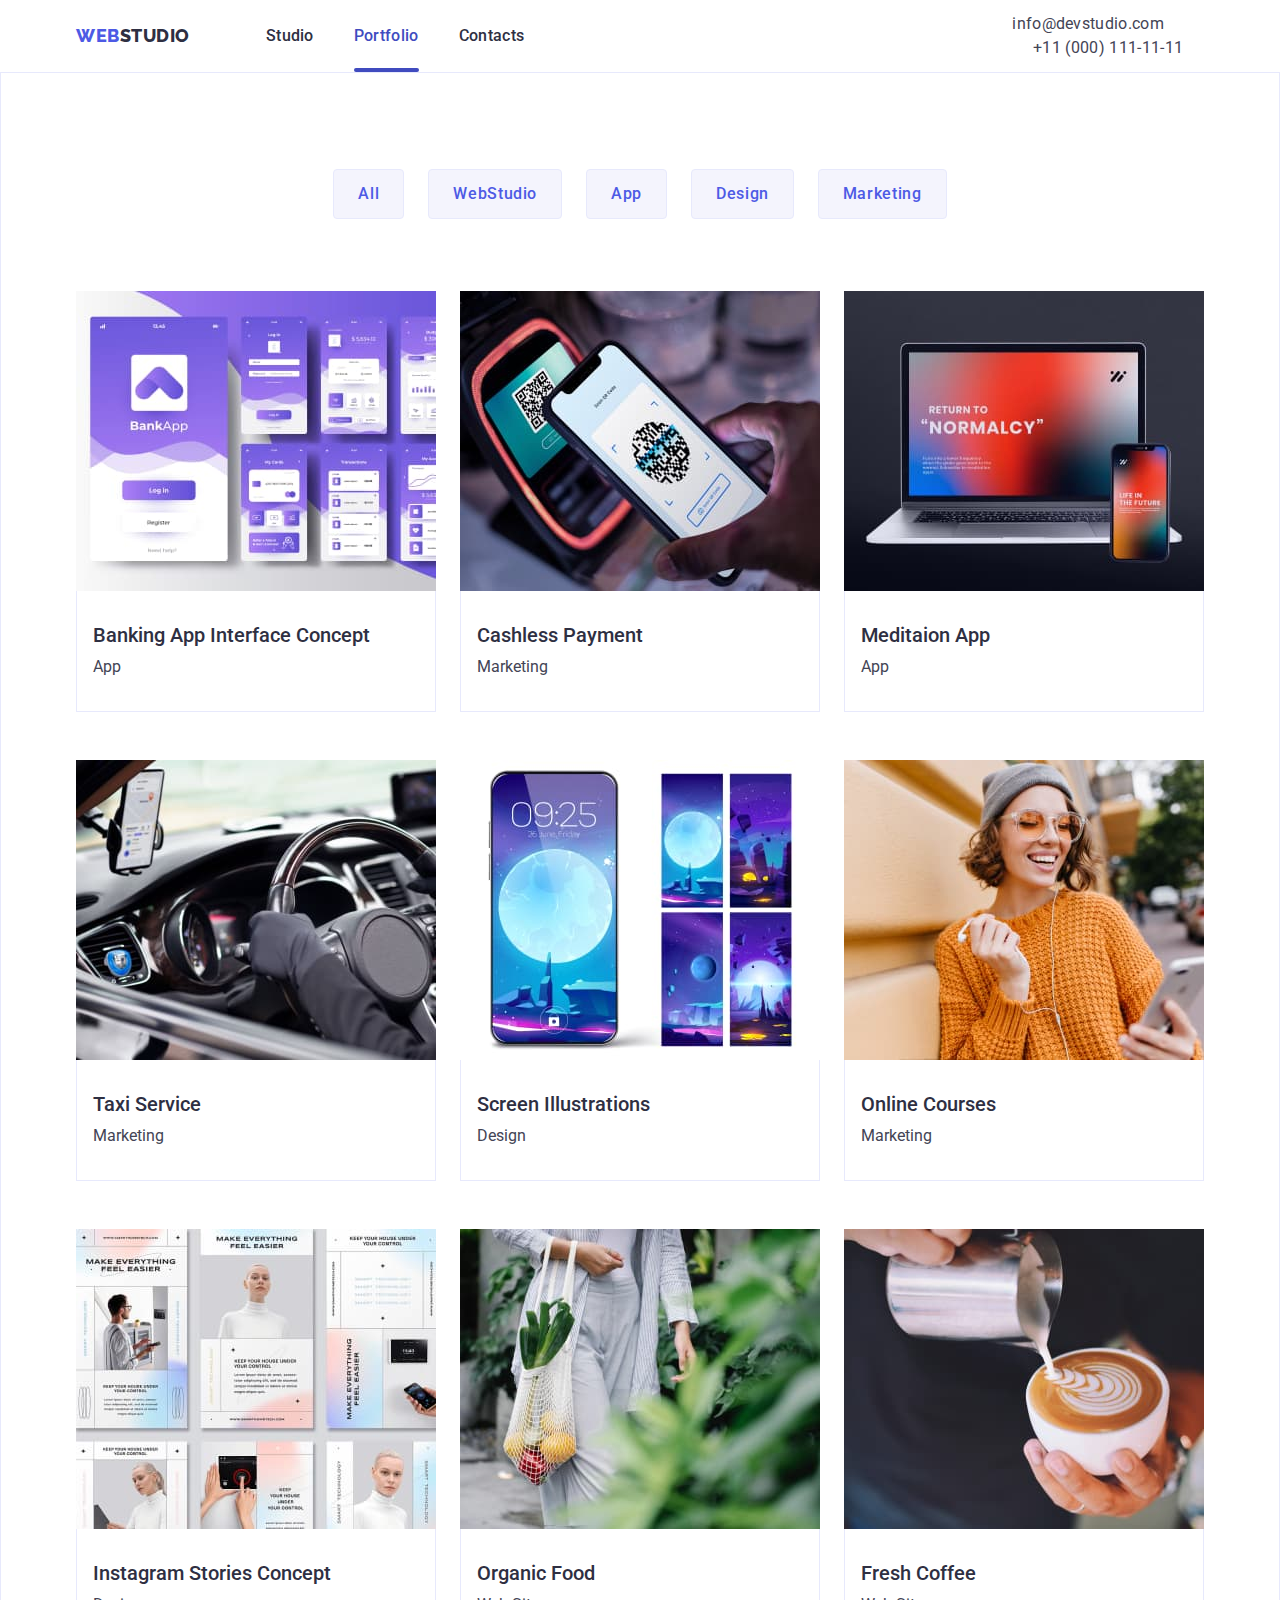
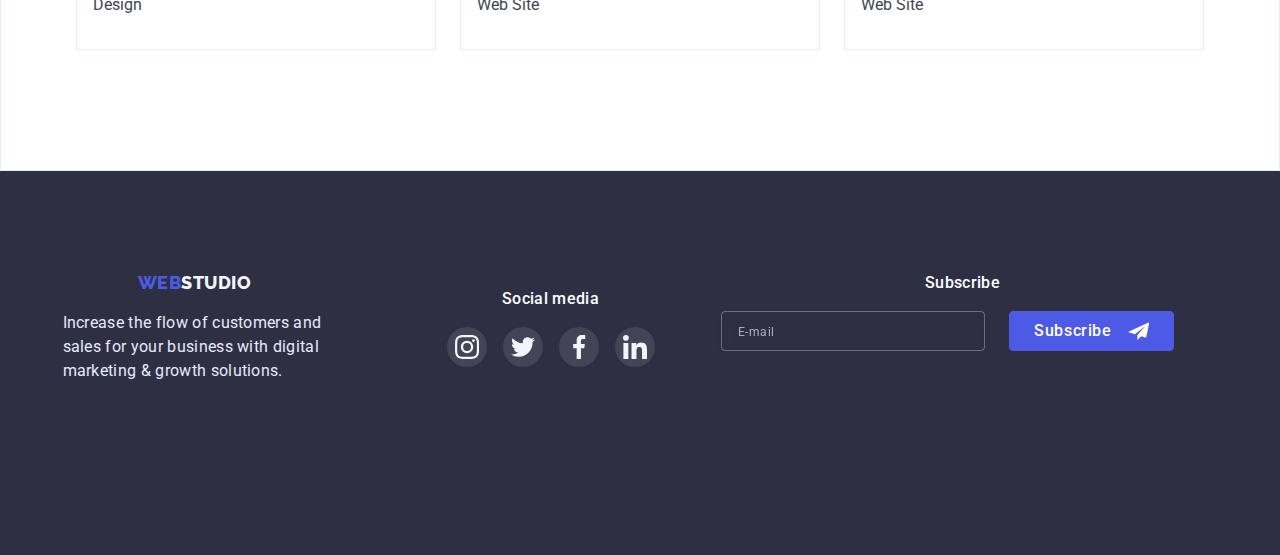
==== portfolio.html @ 1a809690 "hw7" ====
<!DOCTYPE html>
<html lang="en">
  <head>
    <meta charset="UTF-8" />
    <meta http-equiv="X-UA-Compatible" content="IE=edge" />
    <meta name="viewport" content="width=device-width, initial-scale=1.0" />
    <title>Portfolio</title>
    <link rel="preconnect" href="https://fonts.googleapis.com" />
    <link rel="preconnect" href="https://fonts.gstatic.com" crossorigin />
    <link
      href="https://fonts.googleapis.com/css2?family=Raleway:wght@800&family=Roboto:wght@400;500;700;900&display=swap"
      rel="stylesheet"
    />
    <link
      rel="stylesheet"
      href="https://cdn.jsdelivr.net/npm/modern-normalize@1.1.0/modern-normalize.min.css"
    />
    <link rel="stylesheet" href="./css/styles.css" />
  </head>
  <body>
    <header class="main-header">
      <!--header-->
      <div class="container page-header-container">
        <nav class="main-navigation">
          <a class="logotype-header" href="./index.html"
            >WEB<span>STUDIO</span></a
          >
          <ul class="menu list">
            <li class="menu-item">
              <a class="menu-link" href="./index.html">Studio</a>
            </li>
            <li class="menu-item">
              <a class="menu-link current" href=" ">Portfolio</a>
            </li>
            <li class="menu-item"><a class="menu-link" href="">Contacts</a></li>
          </ul>
        </nav>
        <address>
          <ul class="menu-contact list">
            <li class="menu-contact-item list">
              <a class="contact-email list" href="mailto:info@devstudio.com"
                >info@devstudio.com
              </a>
            </li>
            <li class="menu-contact-item list">
              <a class="contact-phone list" href="tel:+110001111111"
                >+11 (000) 111-11-11
              </a>
            </li>
          </ul>
        </address>
      </div>
    </header>

    <main>
      <!--section-->
      <section class="portfolio-section">
        <div class="container">
          <h1 class="visually-hidden">Portfolio</h1>
          <ul class="menu-navigation list">
            <li class="menu-portfolio-list">
              <button class="nav-btn" type="button">All</button>
            </li>
            <li class="menu-portfolio-list">
              <button class="nav-btn" type="button">WebStudio</button>
            </li>
            <li class="menu-portfolio-list">
              <button class="nav-btn" type="button">App</button>
            </li>
            <li class="menu-portfolio-list">
              <button class="nav-btn" type="button">Design</button>
            </li>
            <li class="menu-portfolio-list">
              <button class="nav-btn" type="button">Marketing</button>
            </li>
          </ul>

          <ul class="menu-portfolio list">
            <li class="menu-portfolio-item">
              <a href="" class="menu-portfolio-link">
                <div class="menu-portfolio-img">
                  <img
                    src="./images/images-portfolio/banking-app.jpg"
                    alt="galary-1"
                    width="360"
                    height="300"
                  />
                  <p class="overlay">
                    14 Stylish and User-Friendly App Design Concepts · Task
                    Manager App · Calorie Tracker App · Exotic Fruit Ecommerce
                    App · Cloud Storage App
                  </p>
                </div>
                <div class="menu-portfolio-item-wrapper">
                  <h3 class="galary-header">Banking App Interface Concept</h3>
                  <p class="galary-text">App</p>
                </div>
              </a>
            </li>
            <li class="menu-portfolio-item">
              <a href="" class="menu-portfolio-link">
                <div class="menu-portfolio-img">
                  <img
                    src="./images/images-portfolio/cashless-payment.jpg"
                    alt="galary-2"
                    width="360"
                    height="300"
                  />
                  <p class="overlay">
                    14 Stylish and User-Friendly App Design Concepts · Task
                    Manager App · Calorie Tracker App · Exotic Fruit Ecommerce
                    App · Cloud Storage App
                  </p>
                </div>
                <div class="menu-portfolio-item-wrapper">
                  <h3 class="galary-header">Cashless Payment</h3>
                  <p class="galary-text">Marketing</p>
                </div>
              </a>
            </li>
            <li class="menu-portfolio-item">
              <a href="" class="menu-portfolio-link">
                <div class="menu-portfolio-img">
                  <img
                    src="./images/images-portfolio/meditaion-app.jpg"
                    alt="galary-3"
                    width="360"
                    height="300"
                  />
                  <p class="overlay">
                    14 Stylish and User-Friendly App Design Concepts · Task
                    Manager App · Calorie Tracker App · Exotic Fruit Ecommerce
                    App · Cloud Storage App
                  </p>
                </div>
                <div class="menu-portfolio-item-wrapper">
                  <h3 class="galary-header">Meditaion App</h3>
                  <p class="galary-text">App</p>
                </div>
              </a>
            </li>
            <li class="menu-portfolio-item">
              <a href="" class="menu-portfolio-link">
                <div class="menu-portfolio-img">
                  <img
                    src="./images/images-portfolio/taxi-services.jpg"
                    alt="galary-4"
                    width="360"
                    height="300"
                  />
                  <p class="overlay">
                    14 Stylish and User-Friendly App Design Concepts · Task
                    Manager App · Calorie Tracker App · Exotic Fruit Ecommerce
                    App · Cloud Storage App
                  </p>
                </div>
                <div class="menu-portfolio-item-wrapper">
                  <h3 class="galary-header">Taxi Service</h3>
                  <p class="galary-text">Marketing</p>
                </div>
              </a>
            </li>
            <li class="menu-portfolio-item">
              <a href="" class="menu-portfolio-link">
                <div class="menu-portfolio-img">
                  <img
                    src="./images/images-portfolio/screen-illustration.jpg"
                    alt="galary-5"
                    width="360"
                    height="300"
                  />
                  <p class="overlay">
                    14 Stylish and User-Friendly App Design Concepts · Task
                    Manager App · Calorie Tracker App · Exotic Fruit Ecommerce
                    App · Cloud Storage App
                  </p>
                </div>
                <div class="menu-portfolio-item-wrapper">
                  <h3 class="galary-header">Screen Illustrations</h3>
                  <p class="galary-text">Design</p>
                </div>
              </a>
            </li>
            <li class="menu-portfolio-item">
              <a href="" class="menu-portfolio-link">
                <div class="menu-portfolio-img">
                  <img
                    src="./images/images-portfolio/online-courses.jpg"
                    alt="galary-6"
                    width="360"
                    height="300"
                  />
                  <p class="overlay">
                    14 Stylish and User-Friendly App Design Concepts · Task
                    Manager App · Calorie Tracker App · Exotic Fruit Ecommerce
                    App · Cloud Storage App
                  </p>
                </div>
                <div class="menu-portfolio-item-wrapper">
                  <h3 class="galary-header">Online Courses</h3>
                  <p class="galary-text">Marketing</p>
                </div>
              </a>
            </li>
            <li class="menu-portfolio-item">
              <a href="" class="menu-portfolio-link">
                <div class="menu-portfolio-img">
                  <img
                    src="./images/images-portfolio/instagram-stories.jpg"
                    alt="galary-7"
                    width="360"
                    height="300"
                  />
                  <p class="overlay">
                    14 Stylish and User-Friendly App Design Concepts · Task
                    Manager App · Calorie Tracker App · Exotic Fruit Ecommerce
                    App · Cloud Storage App
                  </p>
                </div>
                <div class="menu-portfolio-item-wrapper">
                  <h3 class="galary-header">Instagram Stories Concept</h3>
                  <p class="galary-text">Design</p>
                </div>
              </a>
            </li>
            <li class="menu-portfolio-item">
              <a href="" class="menu-portfolio-link">
                <div class="menu-portfolio-img">
                  <img
                    src="./images/images-portfolio/organic-food.jpg"
                    alt="galary-8"
                    width="360"
                    height="300"
                  />
                  <p class="overlay">
                    14 Stylish and User-Friendly App Design Concepts · Task
                    Manager App · Calorie Tracker App · Exotic Fruit Ecommerce
                    App · Cloud Storage App
                  </p>
                </div>
                <div class="menu-portfolio-item-wrapper">
                  <h3 class="galary-header">Organic Food</h3>
                  <p class="galary-text">Web Site</p>
                </div>
              </a>
            </li>
            <li class="menu-portfolio-item">
              <a href="" class="menu-portfolio-link">
                <div class="menu-portfolio-img">
                  <img
                    src="./images/images-portfolio/fresh-coffee.jpg"
                    alt="galary-9"
                    width="360"
                    height="300"
                  />
                  <p class="overlay">
                    14 Stylish and User-Friendly App Design Concepts · Task
                    Manager App · Calorie Tracker App · Exotic Fruit Ecommerce
                    App · Cloud Storage App
                  </p>
                </div>
                <div class="menu-portfolio-item-wrapper">
                  <h3 class="galary-header">Fresh Coffee</h3>
                  <p class="galary-text">Web Site</p>
                </div>
              </a>
            </li>
          </ul>
        </div>
      </section>
    </main>
    <!--footer-->
    <footer class="footer-section">
      <div class="container">
        <div class="footer-three-div">
          <div class="footer-two-div">
            <div class="footer-container">
              <a class="logotype-footer" href="./index.html"
                >WEB<span>STUDIO</span></a
              >
              <p class="footer-text">
                Increase the flow of customers and sales for your business with
                digital marketing & growth solutions.
              </p>
            </div>

            <div class="social-media-footer">
              <p class="footer-text-social">Social media</p>
              <ul class="social-list-footer list">
                <li class="social-item-footer">
                  <a href="" class="footer-list-link">
                    <svg class="social-list-icon-footer" width="24" height="24">
                      <use href="./images/sprite.svg#icon-instagram-2"></use>
                    </svg>
                  </a>
                </li>
                <li class="social-item-footer">
                  <a href="" class="footer-list-link">
                    <svg class="social-list-icon-footer" width="24" height="24">
                      <use href="./images/sprite.svg#icon-twitter-1"></use>
                    </svg>
                  </a>
                </li>
                <li class="social-item-footer">
                  <a href="" class="footer-list-link">
                    <svg class="social-list-icon-footer" width="24" height="24">
                      <use href="./images/sprite.svg#icon-facebook-1"></use>
                    </svg>
                  </a>
                </li>
                <li class="social-item-footer">
                  <a href="" class="footer-list-link">
                    <svg class="social-list-icon-footer" width="24" height="24">
                      <use href="./images/sprite.svg#icon-linkedin-1"></use>
                    </svg>
                  </a>
                </li>
              </ul>
            </div>
          </div>
          <form class="footer-subscribe">
            <p class="footer-form-input-description">Subscribe</p>
            <div class="footer-position">
              <span class="footer-form-input-wrapper">
                <input
                  type="email"
                  name="subscribe_email"
                  class="subscribe-form-input"
                  placeholder="E-mail"
                />
              </span>
              <button type="submit" class="footer-form-submit">
                Subscribe
                <svg class="footer-icon" width="24" height="20">
                  <use href="./images/close-button.svg#icon-send"></use>
                </svg>
              </button>
            </div>
          </form>
        </div>
      </div>
    </footer>
  </body>
</html>
---- css/styles.css ----
:root{
    --primary-font:'Roboto',sans-serif;
    --secondary-font:'Raleway', sans-serif;
    --primary-text-color:#2E2F42;
    --secondary-text-color:#434455;
    --accent-color:#4D5AE5;
    --accent-color-portfolio:#404BBF;
    --main-white-color:#FFFFFF;
    --main-backgroud-color:#F4F4FD;
    --footer-logo-color:#E7E9FC;
    --social-media:#31D0AA;
    --customers-color:#8E8F99;
    --main-black:#000000;
    --modal-backgroud-color:#FCFCFC;
    --transition-dur-and-func: 250ms cubic-bezier(0.4, 0, 0.2, 1);
 
}

h1,h2,h3,p, ul,ol {
    margin: 0;
    padding: 0;
   
}

img {
    display: block;
}

.list {
    list-style: none;
}


.container {
    padding-left: 15px;
    padding-right: 15px;

}
.visually-hidden {
    position: absolute;
    width: 1px;
    height: 1px;
    margin: -1px;
    border: 0;
    padding: 0;
    white-space: nowrap;
    clip-path: inset(100%);
    clip: rect(0 0 0 0);
    overflow: hidden;
}

@media screen and (min-width: 480px) {
    .container {
        width: 428px;
        margin-left: auto;
        margin-right: auto;
    }
    }

    .mobile-menu-open {
            background-color: transparent;
            border: none;
            padding: 0;
        }
    
        .page-header-container {
            display: flex;
            align-items: center;
            justify-content: space-between;
        }

        .logotype-header {
        text-decoration: none;
        font-family: var(--secondary-font);
        font-weight: 800;
        font-size: 18px;
        line-height: 1.33;
        display: flex;
        align-items: center;
        letter-spacing: 0.03em;
        text-transform: uppercase;
        color: var(--accent-color);
        margin-right: 76px;
        padding-top: 24px;
        padding-bottom: 24px;
                }

        .mobile-menu_close-btn {
            position: absolute;
            top: 24px;
            right: 24px;
            display: flex;
            justify-content: center;
            align-items: center;
            background-color: var(--footer-logo-color);
            border: 1px solid rgba(0, 0, 0, 0.1);
            padding: 0;
            width: 24px;
            height: 24px;
            border-radius: 50%;
            cursor: pointer;
            transition: background-color var(--transition-dur-and-func);
        }
    
        .mobile-menu_close-btn:hover,
        .mobile-menu_close-btn:focus {
            background-color: var(--accent-color-portfolio);
            fill: var(--main-white-color);
        }

    /* Mobile menu */
        .mobile-menu {
        position: fixed;
        width: 100%;
        height: 100%;
        z-index: 1000;
        top: 0px;
        left: 0px;
        opacity: 0;
        visibility: hidden;
        pointer-events: none;
        transition: var(--transition-dur-and-func);
        background-color: var(--modal-backgroud-color);
        }

        .mobile-menu-link{
        display: flex;
        flex-direction: column;

        }
        .mobile-menu.is-open {
        opacity: 1;
        visibility: visible;
        pointer-events: auto;
    
        }
    
        .mobile-menu-container {
        position: relative;
        padding-top: 80px;
        padding-left: 40px;
        padding-bottom: 40px; 
        }

        .menu-link-mobile{
        display: flex;
        flex-direction: column;
        text-decoration: none;
        margin-bottom: 40px;
        font-weight: 700;
        font-size: 36px;
        line-height: 1.1;
        letter-spacing: 0.02em;
        color: var(--primary-text-color);
        transition: color var(--transition-dur-and-func);
        }

        /* .menu-link-mobile:not(:last-child) {
        margin-bottom: 40px;
                } */

        .menu-link-mobile:hover,
        .menu-link-mobile:focus {
        color: var(--accent-color);}

        .contact-phone-mobile{
        display: flex;
        text-decoration: none;
        font-weight: 700;
        font-size: 36px;
        margin-top: 254px;
        Font-style: Bold;
        line-height: 1.1;
        letter-spacing: 0.02em;
        color: var(--accent-color);
        transition: color var(--transition-dur-and-func);
        }

        .contact-email:hover,
        .contact-email:focus {
        color: var(--accent-color-portfolio);}

        .contact-email-mobile{
        display: flex;
        text-decoration: none;
        font-weight: 500;
        font-size: 24px;
        margin-top: 40px;
        font-style: 20px;
        line-height: 1.1;
        letter-spacing: 0.02em;
        color: var(--secondary-text-color);
        transition: color var(--transition-dur-and-func);}
        
        .contact-email-mobile:hover,
        .contact-email-mobile:focus {
        color: var(--accent-color);}

    .social-list-mobile {
        display: flex;
            justify-content: space-between;
            gap: 56px;
        margin-top: 48px;}

        .social-list-link-mobile {
        display: flex;
        justify-content: center;
        align-items: center;
        width: 40px;
        height: 40px;
        border-radius: 50%;
        background-color: var(--accent-color);
        transition: background-color var(--transition-dur-and-func);
                   }
        
        .social-list-link-mobile:hover,
        .social-list-link-mobile:focus {
        background-color: var(--main-black);
                   }
        
        .social-list-icon-mobile {
        fill: var(--main-backgroud-color);
                   }

        /* HERO MOBILE */

        .hero {
        background-color: var(--primary-text-color);
        padding-top: 112px;
        padding-bottom: 112px;
        margin: auto;
        text-align: center;
        background-image: linear-gradient(rgba(46, 47, 66, 0.7), rgba(46, 47, 66, 0.7)), url(../images/people-office-480.jpg);
        background-size: cover;
                }
        
        @media (min-resolution: 2dppx){
            .hero{
            background-image: linear-gradient(rgba(46, 47, 66, 0.7), rgba(46, 47, 66, 0.7)), url(../images/people-office2x-480.jpg);
            }
        }
        
        .hero-title {
        font-weight: 700;
        font-size: 36px;
        line-height: 1.11;
        letter-spacing: 0.02em;
        color: var(--main-white-color);
        margin-top: 0px;
        margin-right: auto;
        margin-bottom: 72px;
        margin-left: auto;
        }
        
        .modal-btn {
        padding-top: 16px;
        padding-bottom: 16px;
        padding-left: 32px;
        padding-right: 32px;
        text-decoration: none;
        font-family: inherit;
        cursor: pointer;
        font-weight: 500;
        font-size: 16px;
        line-height: 1.5;
        letter-spacing: 0.04em;
        color: var(--main-white-color);
        background: var(--accent-color);
        margin: 0 auto;
        border: 1px solid var(--accent-color);
        border-radius: 4px;
        transition: background-color var(--transition-dur-and-func);
                }
        
        .modal-btn:hover,
        .modal-btn:focus {
         background-color: var(--accent-color-portfolio);
         color: var(--main-white-color);
                }
        
         /* SECTION 1 MOBILE Web Studio*/

         .goals-item-box{
            flex-wrap: wrap;
            width: calc(100%-24px)/2;
         }
        .goals-list-icon{
            display: none;
        }
        .goals-section {
            padding-top: 96px;
            padding-bottom: 96px;}


        .goals-item-header {
        text-decoration: none;
        font-weight: 700;
        font-style: bold;
        font-size: 36px;
        line-height: 1.1;
        letter-spacing: 0.02em;
        color: var(--primary-text-color);
        margin-bottom: 8px;
        display: flex;
        justify-content: center;
        align-items: center;
    }
        
        .goals-item-text {
        font-weight: 500;
        font-style: bold;
        font-size: 16px;
        line-height: 1.28;
        letter-spacing: 0.02em;
        color: var(--secondary-text-color);
        margin-bottom: 72px;
       }

       .goals-item-text:not(:last-child) {
        margin-bottom: 72px;
    }

        /* SECTION 2 MOBILE Web Studio */
                
        .work-section {
        display: none;
                }

        /* SECTION 3 MOBILE Web Studio */

        .header-two {
        text-decoration: none;
        font-weight: 700;
        font-size: 36px;
        line-height: 1.1;
        text-align: left;
        letter-spacing: 0.02em;
        text-transform: capitalize;
        color: var(--primary-text-color);
        margin-bottom: 72px;
        text-align: center;}

        .employee-card {
        background: var(--main-backgroud-color);
        padding-bottom: 128px;
        padding-top: 96px;}
        
        .employee-card-all {
        display: flex;
        justify-content: center;
        align-items: center;
        flex-wrap: wrap;
        gap: 24px;
                }
        
        .employee-card-list {
         background: var(--main-white-color);
        flex-basis: calc(100%-72px)/4;
                }
        
        .card-content {
        padding-left: 16px;
        padding-right: 16px;
        padding-top: 32px;
        padding-bottom: 32px;
        box-shadow: 0px 1px 6px rgba(46, 47, 66, 0.08), 0px 1px 1px rgba(46, 47, 66, 0.16), 0px 2px 1px rgba(46, 47, 66, 0.08);}
        
        .employee-name {
        font-weight: 500;
        font-size: 20px;
        line-height: 1.5;
        text-align: center;
        letter-spacing: 0.02em;
        color: var(--primary-text-color);
        margin-bottom: 8px;
                }
        
        .employee-position {
        font-size: 16px;
        line-height: 1.5;
        text-align: center;
        letter-spacing: 0.02em;
        color: var(--secondary-text-color);
        margin-bottom: 8px;
                }
        
        .social-list-link {
        display: flex;
        justify-content: center;
        align-items: center;
        width: 40px;
        height: 40px;
        border-radius: 50%;
        background-color: var(--accent-color);
        transition: background-color var(--transition-dur-and-func);
                }
        
        .social-list-link:hover,
        .social-list-link:focus {
        background-color: var(--main-black);
                }
        
        .social-list {
        display: flex;
        justify-content: center;
        gap: 24px;
        }
        
        .social-list-icon {
        fill: var(--main-backgroud-color);
                }

        /* SECTION 4 MOBILE Web Studio */

        .customers-section {
        padding-bottom: 120px;
        padding-top: 120px;
        }
               
        .customers-item {
        flex-wrap: wrap;
        gap: 24px; }
        
        .customers-list-link {
        width: 168px;
        height: 88px;
        border: 1px solid var(--customers-color);
        border-radius: 4px;
        color: var(--customers-color);
        transition: color var(--transition-dur-and-func), border var(--transition-dur-and-func);}
        
        
        .customers-list-link:hover,
        .customers-list-link:focus {
        border: 1px solid var(--accent-color-portfolio);
        color: var(--accent-color-portfolio);}
        
        .customers-list-icon {
        fill: currentColor;}


        /* FOOTER MOBILE Web Studio */

        .footer-section {
    background-color:var(--primary-text-color);
    padding-top: 100px;
    padding-bottom: 100px;
}

.footer-container{
    display: flex;
    flex-direction: column;
    align-items: center;
    justify-content: center;
    margin-bottom: 72px;
}

.footer-text{
    font-family: 'Roboto', sans-serif;
    font-weight: 400;
    font-size: 16px;;
    line-height: 1.5;
    letter-spacing: 0.02em;
    color: var(--footer-logo-color);
    width: 264px;
    height: 72px;

    align-items: center;
    justify-content: center;
    fill: solid var(--footer-logo-color);

}

.footer-subscribe{
    display: flex;
    flex-direction: column;
    align-items: center;
    width: 100%;
    margin-bottom: 72px;
}

.logotype-footer {

    text-decoration: none;
    font-family: var(--secondary-font);
    font-weight: 800;
    font-size: 18px;
    line-height: 1.33;
    letter-spacing: 0.03em;
    text-transform: uppercase;
    color: var(--accent-color);
    margin-bottom: 16px;
    align-items: center;
    justify-content: center;
}

.logotype-footer span {
    color: var(--main-backgroud-color);

}

.footer-text-social{
    font-weight: 500;
    font-size: 16px;
    line-height: 1.5;
    letter-spacing: 0.02em;
    color: var(--main-white-color);
    margin-bottom: 16px;
}

.social-media-footer{
    display: flex;
        flex-direction: column;
        align-items: center;
        justify-content: center;
    margin-bottom: 72px;}


.social-list-footer{
    display: flex;
    justify-content: center;
    gap: 16px;
    }

.footer-list-link{
    display: flex;
    justify-content: center;
    align-items: center;
    width: 40px;
    height: 40px;
    border-radius: 50%;
    background-color: rgba(255, 255, 255, 0.1);
    transition: background-color var(--transition-dur-and-func);
    }

    .social-list-icon-footer {
     fill: var(--main-backgroud-color);
        }
    
    .footer-list-link:hover,
    .footer-list-link:focus {
    background-color: var(--social-media);
        }

    .footer-position{
        display: flex;}


    .footer-form-input-description{
        font-weight: 500;
        font-size: 16px;
        line-height: 1.5;
        letter-spacing: 0.02em;
        color: var(--main-white-color);
        margin-bottom: 16px;
    }

    .footer-form-input-wrapper{
        display: flex;
        margin-bottom: 16px;
    }

    .subscribe-form-input{
        display: flex;
        border: 1px solid rgba(255, 255, 255, 0.3);
        filter: drop-shadow(0px 4px 4px rgba(0, 0, 0, 0.15));
        border-radius: 4px;
        width: 100%;
        /* width: 398px; */
        height: 40px;
        background-color: transparent;
        padding: 8px 16px;
        /* margin-right: 24px; */
        color: var(--main-white-color);
    }

    .subscribe-form-input::placeholder{
        font-weight: 400;
        font-size: 12px;
        line-height: 2.0;
        /* flex-wrap: wrap; */
        align-items: center;
        letter-spacing: 0.04em;
        color: rgba(255, 255, 255, 0.6);
    }

    .footer-form-submit{
    /* display: flex; */
    padding: 8px, 24px;
    justify-content: center;
    align-items: center;
    padding: 8px 24px 8px 24px;
    background-color: var(--accent-color);
    width: 165px;
    height: 40px;
    border-color: var(--accent-color);
    color: var(--main-white-color);
    cursor: pointer;
    text-decoration: none;
    font-weight: 500;
    font-size: 16px;
    line-height: 1.5;
    letter-spacing: 0.04em;
    border: 1px solid var(--accent-color);
    border-radius: 4px;
    transition: background-color var(--transition-dur-and-func), box-shadow var(--transition-dur-and-func), border-color var(--transition-dur-and-func);
    }

    .footer-form-submit:hover,
    .footer-form-submit:focus {
    background-color: var(--accent-color-portfolio);
    color: var(--main-white-color);
        }
    
    .footer-form-submit:hover,
    .footer-form-submit:focus {
            box-shadow: 0px 3px 1px rgba(0, 0, 0, 0.1), 0px 2px 1px rgba(0, 0, 0, 0.08), 0px 2px 2px rgba(0, 0, 0, 0.12);
            border-color: var(--accent-color-portfolio);
    }

    .footer-icon{
        fill: var(--main-white-color);

    }


@media screen and (min-width: 768px) {
    .container {
        width: 768px;
    }

    .mobile-menu{
        display: none;
    }


    .mobile-menu-open{
        display: none;
    }

    .main-navigation {
    display: flex;
    align-items: center;
        }

    .menu{
    display: flex;
    align-items: center;
    }

    .menu-item:not(:last-child) {
    margin-right: 40px;}
    
    .menu-link {
    padding: 24px 0;
        }
    
    .menu-link:focus,
    .menu-link:hover {
    fill: var(--accent-color-portfolio);}
    
    .menu-contact {
    display: flex;
    flex-direction: column;
    margin-left: auto;}

    .menu-link {
    text-decoration: none;
    font-weight: 500;
    font-size: 16px;
    line-height: 1.5;
    letter-spacing: 0.02em;
    color: var(--primary-text-color);
    padding-top: 24px;
    padding-bottom: 24px;
    transition: color var(--transition-dur-and-func);}
    
    .current {
    color: var(--accent-color-portfolio);
    position: relative;}
    
    .current::after {
    display: block;
    content: '';
    position: absolute;
    width: 100%;
    height: 4px;
    left: 0;
    bottom: 0;
    background-color: var(--accent-color-portfolio);
    border-radius: 2px;
    bottom: -2px;}
    
    .menu-link:hover,
    .menu-link:focus {
    color: var(--accent-color);}
    
    .contact-email,
    .contact-phone {
            text-decoration: none;
            font-weight: 400;
            font-size: 12px;
            font-style: normal;
            line-height: 1.5;
            letter-spacing: 0.02em;
            color: var(--secondary-text-color);
            padding-top: 24px;
            padding-bottom: 24px;
            transition: color var(--transition-dur-and-func);
        }
    
        .contact-email:hover,
        .contact-email:focus {
            color: var(--accent-color);
        }
    
        .contact-phone:hover,
        .contact-phone:focus {
            color: var(--accent-color);
        }
    
        /* SECTION 1 TABLET Web Studio*/

        .goals-list-icon {
        display: none;
                  }

        .goals-section {
        padding-top: 96px;
        padding-bottom: 96px;}
        
        .goals {
        display: flex;
        flex-wrap: wrap;
        gap: 24px;
        list-style: none;}
        
        .goals-item {
        flex-basis: calc((100% - 24px) / 2);
                }
        
        .goals-item-header {
        text-decoration: none;
        font-weight: 700;
        font-size: 36px;
        line-height: 1.1;
        letter-spacing: 0.02em;
        color: var(--primary-text-color);}
        
        .goals-item-text {
        font-weight: 500;
        font-size: 16px;
        line-height: 1.5;
        letter-spacing: 0.02em;
        color: var(--secondary-text-color);
                }

        /* SECTION 3 TABLET Web Studio*/

        .work-section {
        padding-bottom: 96px;
                }
        
        .work {
        display: flex;
        flex-wrap: wrap;
        gap: 24px;}
        
        .work-examples {
        flex-basis: calc((100% - 48px) / 3);
                }
        .employee-card{
            background: var(--main-backgroud-color);
            padding-bottom: 120px;
            padding-top: 120px;
          
        }
        .employee-card-all{
            display: flex;
            flex-wrap: wrap;
            gap: 24px;
        }
        
        .employee-card-list {
            background:var(--main-white-color);
            flex-basis: calc(100%-72px)/4;
        }
        
        .card-content{
            padding-left: 16px;
            padding-right: 16px;
            padding-top: 32px;
            padding-bottom: 32px;
            box-shadow: 0px 1px 6px rgba(46, 47, 66, 0.08), 0px 1px 1px rgba(46, 47, 66, 0.16), 0px 2px 1px rgba(46, 47, 66, 0.08);
            border-radius: 0px 0px 4px 4px;
        }

        .employee-name {
            font-weight: 500;
            font-size: 20px;
            line-height: 1.5;
            text-align: center;
            letter-spacing: 0.02em;
            color: var(--primary-text-color);
            margin-bottom: 8px;
        }
        
        .employee-position {
                font-size: 16px;
                line-height: 1.5;
                text-align: center;
                letter-spacing: 0.02em;
                color: var(--secondary-text-color);
                margin-bottom: 8px;
        }
        
        .social-list-link{
            display: flex;
            justify-content: center;
            align-items: center;
            width: 40px;
            height: 40px;
            border-radius: 50%;
            background-color: var(--accent-color);
            transition: background-color var(--transition-dur-and-func);
        }
        
        .social-list-link:hover,
        .social-list-link:focus{
            background-color: var(--main-black);
        }
        
        .social-list{
            display: flex;
            justify-content: center;
            gap: 24px;
        }
        
        .social-list-icon{
            fill: var(--main-backgroud-color);
        } 

        /* FOOTER TABLET Web Studio*/

         .footer-section {
        background-color: var(--primary-text-color);
                    padding-top: 100px;
                    padding-bottom: 100px;
                
        }
        .footer-subscribe {
        display: flex;
        width: 565px;
        align-items: none;}
        
        
        .footer-text {
        font-family: 'Roboto', sans-serif;
        font-weight: 400;
        font-size: 16px;
        line-height: 1.5;
        letter-spacing: 0.02em;
        color: var(--footer-logo-color);
        width: 264px;
        height: 72px;
                }
        
                .logotype-footer {
                    text-decoration: none;
                    font-family: var(--secondary-font);
                    font-weight: 800;
                    font-size: 18px;
                    line-height: 1.33;
                    display: flex;
                    align-items: center;
                    letter-spacing: 0.03em;
                    text-transform: uppercase;
                    color: var(--accent-color);
                    margin-bottom: 16px;
                }
        
                .logotype-footer span {
                    color: var(--main-backgroud-color);
        
                }
        
                .footer-text-social {
                    font-weight: 500;
                    font-size: 16px;
                    line-height: 1.5;
                    letter-spacing: 0.02em;
                    color: var(--main-white-color);
                    margin-bottom: 16px;
                }
        
        
                .footer-two-div {
                    display: flex;
                    align-items: center;
                    justify-content: center;
                    gap: 24px;
                    width: 565px;
                }

        
                .social-list-footer {
                    display: flex;
                    justify-content: center;
                    gap: 16px;
                }
        
                .footer-list-link {
                    display: flex;
                    justify-content: center;
                    align-items: center;
                    width: 40px;
                    height: 40px;
                    border-radius: 50%;
                    background-color: rgba(255, 255, 255, 0.1);
                    transition: background-color var(--transition-dur-and-func);
                }
        
                .social-list-icon-footer {
                    fill: var(--main-backgroud-color);
                }
        
                .footer-list-link:hover,
                .footer-list-link:focus {
                    background-color: var(--social-media);
                }

                .footer-position {
                display: flex;
                width: 100%;
                flex-direction: none;
                align-items: none;
                justify-content: none;}
        
                .footer-form-input-description {
                    font-weight: 500;
                    font-size: 16px;
                    line-height: 1.5;
                    letter-spacing: 0.02em;
                    color: var(--main-white-color);
                    margin-bottom: 16px;
                    align-items: none;
                }
        
                .footer-form-input-wrapper {
                    display: flex;
                }
        
                .subscribe-form-input {
                    border: 1px solid rgba(255, 255, 255, 0.3);
                    filter: drop-shadow(0px 4px 4px rgba(0, 0, 0, 0.15));
                    border-radius: 4px;
                    width: 264px;
                    height: 40px;
                    background-color: transparent;
                    padding: 8px 16px;
                    margin-right: 24px;
                    color: var(--main-white-color);
                }
        
                .subscribe-form-input::placeholder {
                    font-weight: 400;
                    font-size: 12px;
                    line-height: 2.0;
                    display: flex;
                    align-items: center;
                    letter-spacing: 0.04em;
                    color: rgba(255, 255, 255, 0.6);
                }
        
                .footer-form-submit {
                    display: flex;
                    padding: 8px, 24px;
                    justify-content: center;
                    align-items: center;
                    padding: 8px 24px 8px 24px;
                    background-color: var(--accent-color);
                    width: 165px;
                    height: 40px;
                    border-color: var(--accent-color);
                    color: var(--main-white-color);
                    cursor: pointer;
                    text-decoration: none;
                    font-weight: 500;
                    font-size: 16px;
                    line-height: 1.5;
                    letter-spacing: 0.04em;
                    border: 1px solid var(--accent-color);
                    border-radius: 4px;
                    transition: background-color var(--transition-dur-and-func), box-shadow var(--transition-dur-and-func), border-color var(--transition-dur-and-func);
                }
        
                .footer-form-submit:hover,
                .footer-form-submit:focus {
                    background-color: var(--accent-color-portfolio);
                    color: var(--main-white-color);
                }
        
                .footer-form-submit:hover,
                .footer-form-submit:focus {
                    box-shadow: 0px 3px 1px rgba(0, 0, 0, 0.1), 0px 2px 1px rgba(0, 0, 0, 0.08), 0px 2px 2px rgba(0, 0, 0, 0.12);
                    border-color: var(--accent-color-portfolio);
                }
        
                .footer-icon {
                    fill: var(--main-white-color);
                    margin-left: 16px;
                }

            }

@media screen and (min-width: 1200px) {
    .container {
        width: 1158px;
    }

        .page-header-container {
            display: flex;
            align-items: center;
            justify-content: space-between;
        }
    
        .main-navigation {
            display: flex;
            align-items: center;
        }
    
        .menu {
            display: flex;
            align-items: center;
        }
    
        .menu-item:not(:last-child) {
            margin-right: 40px;
        }
    
        .menu-link {
            padding: 24px 0;
        }
    
        .menu-link:focus,
        .menu-link:hover {
            fill: var(--accent-color-portfolio);
    
        }
    
        .menu-contact {
            display: flex;
            align-items: center;
            margin-left: auto;
        }
    
        .contact-email {
            margin-right: 40px;
            padding-top: 24px;
            padding-bottom: 24px;
        }
    
        .visually-hidden {
            position: absolute;
            width: 1px;
            height: 1px;
            margin: -1px;
            border: 0;
            padding: 0;
            white-space: nowrap;
            clip-path: inset(100%);
            clip: rect(0 0 0 0);
            overflow: hidden;
        }
    
        body {
            font-family: var(--primary-font);
        }
    
        /* WebStudio header */
    
        .logotype-header {
            text-decoration: none;
            font-family: var(--secondary-font);
            font-weight: 800;
            font-size: 18px;
            line-height: 1.33;
            display: flex;
            align-items: center;
            letter-spacing: 0.03em;
            text-transform: uppercase;
            color: var(--accent-color);
            margin-right: 76px;
            padding-top: 24px;
            padding-bottom: 24px;
    
    
        }
    
        .logotype-header span {
            color: var(--primary-text-color);
    
        }
    
        .menu-link {
            text-decoration: none;
            font-weight: 500;
            font-size: 16px;
            line-height: 1.5;
            letter-spacing: 0.02em;
            color: var(--primary-text-color);
            padding-top: 24px;
            padding-bottom: 24px;
            transition: color var(--transition-dur-and-func);
        }
    
        .current {
            color: var(--accent-color-portfolio);
            position: relative;
        }
    
        .current::after {
            display: block;
            content: '';
            position: absolute;
            width: 100%;
            height: 4px;
            left: 0;
            bottom: 0;
            background-color: var(--accent-color-portfolio);
            border-radius: 2px;
            bottom: -3px;
    
        }
    
    
        .menu-link:hover,
        .menu-link:focus {
            color: var(--accent-color);
        }
    
        .contact-email,
        .contact-phone {
            text-decoration: none;
            font-weight: 400;
            font-size: 16px;
            font-style: normal;
            line-height: 1.5;
            letter-spacing: 0.02em;
            color: var(--secondary-text-color);
            padding-top: 24px;
            padding-bottom: 24px;
            transition: color var(--transition-dur-and-func);
        }
    
        .contact-email:hover,
        .contact-email:focus {
            color: var(--accent-color);
        }
    
        .contact-phone:hover,
        .contact-phone:focus {
            color: var(--accent-color);
        }
    
        /* Web Studio hero section */
    
        .hero {
            background-color: var(--primary-text-color);
            display: flex;
            padding-top: 188px;
            padding-bottom: 188px;
            margin: auto;
            text-align: center;
            background-image: linear-gradient(rgba(46, 47, 66, 0.7), rgba(46, 47, 66, 0.7)), url(../images/people-office.jpg);
            max-width: 1440px;
            background-size: cover;
        }
    
        .hero-title {
            font-weight: 700;
            font-size: 56px;
            line-height: 1.07;
            letter-spacing: 0.02em;
            color: var(--main-white-color);
            width: 507px;
            margin-top: 0px;
            margin-right: auto;
            margin-bottom: 48px;
            margin-left: auto;
        }
    
    
        .modal-btn {
            padding-top: 16px;
            padding-bottom: 16px;
            padding-left: 32px;
            padding-right: 32px;
            text-decoration: none;
            font-family: inherit;
            cursor: pointer;
            font-weight: 500;
            font-size: 16px;
            line-height: 1.5;
            display: flex;
            align-items: center;
            letter-spacing: 0.04em;
            color: var(--main-white-color);
            background: var(--accent-color);
            display: block;
            margin: 0 auto;
            border: 1px solid var(--accent-color);
            border-radius: 4px;
            transition: background-color var(--transition-dur-and-func);
        }
    
        .modal-btn:hover,
        .modal-btn:focus {
            background-color: var(--accent-color-portfolio);
            color: var(--main-white-color);
        }
    
        /* Portfolio section */
    
        .portfolio-section {
            padding-bottom: 120px;
            padding-top: 96px;
            border: 1px solid var(--footer-logo-color);
        }
    
        .menu-navigation {
            display: flex;
            align-items: center;
            justify-content: center;
            margin-bottom: 72px;
        }
    
    
        .menu-portfolio-list:not(:last-child) {
            margin-right: 24px;
        }
    
    
        .menu-portfolio {
            display: flex;
            flex-wrap: wrap;
            column-gap: 24px;
            row-gap: 48px;
            text-decoration: none;
            border-top: none;
    
        }
    
        .menu-portfolio-item {
            flex-basis: calc(100%-48px)/3;
            text-decoration: none;
        }
    
    
        .menu-portfolio-link:hover,
        .menu-portfolio-link:focus {
            box-shadow: 0px 1px 6px rgba(46, 47, 66, 0.08),
                0px 1px 1px rgba(46, 47, 66, 0.16),
                0px 2px 1px rgba(46, 47, 66, 0.08);
        }
    
        .menu-portfolio-link {
            display: block;
            text-decoration: none;
            transition: box-shadow var(--transition-dur-and-func);
    
        }
    
        .menu-portfolio-link:hover .overlay,
        .menu-portfolio-link:focus .overlay {
            transform: translate(0, 0);
        }
    
    
        .menu-portfolio-img {
            position: relative;
            overflow: hidden;
            border-bottom: none;
            text-decoration: none;
        }
    
    
        .menu-portfolio-item-wrapper {
            padding-top: 32px;
            padding-bottom: 32px;
            padding-left: 16px;
            padding-right: 16px;
            border: 1px solid var(--footer-logo-color);
            border-top: none;
    
    
        }
    
        .nav-btn {
            text-decoration: none;
            font-family: inherit;
            cursor: pointer;
            font-weight: 500;
            font-size: 16px;
            line-height: 1.5;
            display: flex;
            align-items: center;
            text-align: center;
            letter-spacing: 0.04em;
            color: var(--accent-color);
            background: var(--main-backgroud-color);
            padding-top: 12px;
            padding-bottom: 12px;
            padding-left: 24px;
            padding-right: 24px;
            border: 1px solid var(--footer-logo-color);
            border-radius: 4px;
            transition: background-color var(--transition-dur-and-func), box-shadow var(--transition-dur-and-func), border-color var(--transition-dur-and-func);
    
        }
    
        .nav-btn:hover,
        .nav-btn:focus {
            background-color: var(--accent-color-portfolio);
            color: var(--main-white-color);
        }
    
        .nav-btn:hover,
        .nav-btn:focus {
            box-shadow: 0px 3px 1px rgba(0, 0, 0, 0.1), 0px 2px 1px rgba(0, 0, 0, 0.08), 0px 2px 2px rgba(0, 0, 0, 0.12);
            border-color: var(--accent-color-portfolio);
        }
    
        .galary-header {
            text-decoration: none;
            font-weight: 500;
            font-size: 20px;
            line-height: 1.2;
            color: var(--primary-text-color);
            margin-bottom: 8px;
        }
    
        .galary-text {
            text-decoration: none;
            font-weight: 400;
            font-size: 16px;
            line-height: 1.5;
            color: var(--secondary-text-color);
        }
    
        .overlay {
            position: absolute;
            background: var(--accent-color);
            background-blend-mode: soft-light;
            font-weight: 400;
            font-size: 16px;
            line-height: 1.5;
            letter-spacing: 0.02em;
            color: var(--main-backgroud-color);
            padding-top: 40px;
            padding-right: 32px;
            padding-left: 32px;
            padding-bottom: 164px;
            width: 100%;
            height: 100%;
            left: 0;
            top: 0;
            transform: translate(0, 100%);
            transition: transform var(--transition-dur-and-func);
        }
    
    
    
        /* Web Studio section 1 */
    
        .goals-section {
            padding-top: 120px;
            padding-bottom: 120px;
        }
    
        .goals {
            display: flex;
            flex-wrap: wrap;
            gap: 24px;
            list-style: none;
        }
    
        .goals-item {
            flex-basis: calc((100% - 72px) / 4);
        }
    
        .goals-item-header {
            text-decoration: none;
            font-weight: 500;
            font-size: 20px;
            line-height: 1.2;
            letter-spacing: 0.02em;
            color: var(--primary-text-color);
        }
    
        .goals-item-text {
            font-size: 16px;
            line-height: 1.5;
            letter-spacing: 0.02em;
            color: var(--secondary-text-color);
        }
    
        .header-two {
            text-decoration: none;
            font-weight: 700;
            font-size: 36px;
            line-height: 1.1;
            text-align: left;
            letter-spacing: 0.02em;
            text-transform: capitalize;
            color: var(--primary-text-color);
            margin-bottom: 72px;
            text-align: center;
        }
    
        .goals-item-box {
            display: flex;
            width: 264px;
            height: 112px;
            background-color: var(--main-backgroud-color);
            border-radius: 4px;
            justify-content: center;
            align-items: center;
            margin-bottom: 8px;
        }
    
    
        /* Web Studio section 2 */
    
        .work-section {
            padding-bottom: 120px;
        }
    
        .work {
            display: flex;
            flex-wrap: wrap;
            gap: 24px;
        }
    
        .work-examples {
            flex-basis: calc((100% - 48px) / 3);
        }
    
    
    
        /* Web Studio section 3 */
    
        .employee-card {
            background: var(--main-backgroud-color);
            padding-bottom: 120px;
            padding-top: 120px;
    
        }
    
        .employee-card-all {
            display: flex;
            flex-wrap: wrap;
            gap: 24px;
        }
    
        .employee-card-list {
            background: var(--main-white-color);
            flex-basis: calc(100%-72px)/4;
        }
    
        .card-content {
            padding-left: 16px;
            padding-right: 16px;
            padding-top: 32px;
            padding-bottom: 32px;
            box-shadow: 0px 1px 6px rgba(46, 47, 66, 0.08), 0px 1px 1px rgba(46, 47, 66, 0.16), 0px 2px 1px rgba(46, 47, 66, 0.08);
            border-radius: 0px 0px 4px 4px;
        }
    
        .employee-name {
            font-weight: 500;
            font-size: 20px;
            line-height: 1.5;
            text-align: center;
            letter-spacing: 0.02em;
            color: var(--primary-text-color);
            margin-bottom: 8px;
        }
    
        .employee-position {
            font-size: 16px;
            line-height: 1.5;
            text-align: center;
            letter-spacing: 0.02em;
            color: var(--secondary-text-color);
            margin-bottom: 8px;
        }
    
        .social-list-link {
            display: flex;
            justify-content: center;
            align-items: center;
            width: 40px;
            height: 40px;
            border-radius: 50%;
            background-color: var(--accent-color);
            transition: background-color var(--transition-dur-and-func);
        }
    
        .social-list-link:hover,
        .social-list-link:focus {
            background-color: var(--main-black);
        }
    
        .social-list {
            display: flex;
            justify-content: center;
            gap: 24px;
        }
    
        .social-list-icon {
            fill: var(--main-backgroud-color);
        }
    
    
    
        /* Web Studio section 4 */
    
        .customers-section {
            padding-bottom: 120px;
            padding-top: 120px;
        }
    
    
        .customers-item {
            display: flex;
            justify-content: center;
            gap: 24px;
        }
    
        .customers-list-link {
            display: flex;
            justify-content: center;
            align-items: center;
            width: 168px;
            height: 88px;
            border: 1px solid var(--customers-color);
            border-radius: 4px;
            color: var(--customers-color);
            transition: color var(--transition-dur-and-func), border var(--transition-dur-and-func);
        }
    
    
        .customers-list-link:hover,
        .customers-list-link:focus {
            border: 1px solid var(--accent-color-portfolio);
            color: var(--accent-color-portfolio);
    
        }
    
        .customers-list-icon {
            fill: currentColor;
    
        }
    
    
    
        /*  Web Studio and Portfolio footer */
        .footer-section {
            background-color: var(--primary-text-color);
            padding-top: 100px;
            padding-bottom: 100px;
        }
    
    
        .footer-text {
            font-family: 'Roboto', sans-serif;
            font-weight: 400;
            font-size: 16px;
            line-height: 1.5;
            letter-spacing: 0.02em;
            color: var(--footer-logo-color);
            width: 264px;
            height: 72px;
        }
    
        .logotype-footer {
            text-decoration: none;
            font-family: var(--secondary-font);
            font-weight: 800;
            font-size: 18px;
            line-height: 1.33;
            display: flex;
            align-items: center;
            letter-spacing: 0.03em;
            text-transform: uppercase;
            color: var(--accent-color);
            margin-bottom: 16px;
        }
    
        .logotype-footer span {
            color: var(--main-backgroud-color);
    
        }
    
        .footer-text-social {
            font-weight: 500;
            font-size: 16px;
            line-height: 1.5;
            letter-spacing: 0.02em;
            color: var(--main-white-color);
            margin-bottom: 16px;
        }
    
    
        .footer-two-div {
            display: flex;
            gap: 120px;
        }
    
        .footer-three-div {
            display: flex;
            gap: 80px;
        }
    
        .social-list-footer {
            display: flex;
            justify-content: center;
            gap: 16px;
        }
    
        .footer-list-link {
            display: flex;
            justify-content: center;
            align-items: center;
            width: 40px;
            height: 40px;
            border-radius: 50%;
            background-color: rgba(255, 255, 255, 0.1);
            transition: background-color var(--transition-dur-and-func);
        }
    
        .social-list-icon-footer {
            fill: var(--main-backgroud-color);
        }
    
        .footer-list-link:hover,
        .footer-list-link:focus {
            background-color: var(--social-media);
        }
    
        .footer-position {
            display: flex;
        }
    
        .footer-form-input-description {
            font-weight: 500;
            font-size: 16px;
            line-height: 1.5;
            letter-spacing: 0.02em;
            color: var(--main-white-color);
            margin-bottom: 16px;
        }
    
        .footer-form-input-wrapper {
            display: flex;
        }
    
        .subscribe-form-input {
            border: 1px solid rgba(255, 255, 255, 0.3);
            filter: drop-shadow(0px 4px 4px rgba(0, 0, 0, 0.15));
            border-radius: 4px;
            width: 264px;
            height: 40px;
            background-color: transparent;
            padding: 8px 16px;
            margin-right: 24px;
            color: var(--main-white-color);
        }
    
        .subscribe-form-input::placeholder {
            font-weight: 400;
            font-size: 12px;
            line-height: 2.0;
            display: flex;
            align-items: center;
            letter-spacing: 0.04em;
            color: rgba(255, 255, 255, 0.6);
        }
    
        .footer-form-submit {
            display: flex;
            padding: 8px, 24px;
            justify-content: center;
            align-items: center;
            padding: 8px 24px 8px 24px;
            background-color: var(--accent-color);
            width: 165px;
            height: 40px;
            border-color: var(--accent-color);
            color: var(--main-white-color);
            cursor: pointer;
            text-decoration: none;
            font-weight: 500;
            font-size: 16px;
            line-height: 1.5;
            letter-spacing: 0.04em;
            border: 1px solid var(--accent-color);
            border-radius: 4px;
            transition: background-color var(--transition-dur-and-func), box-shadow var(--transition-dur-and-func), border-color var(--transition-dur-and-func);
        }
    
        .footer-form-submit:hover,
        .footer-form-submit:focus {
            background-color: var(--accent-color-portfolio);
            color: var(--main-white-color);
        }
    
        .footer-form-submit:hover,
        .footer-form-submit:focus {
            box-shadow: 0px 3px 1px rgba(0, 0, 0, 0.1), 0px 2px 1px rgba(0, 0, 0, 0.08), 0px 2px 2px rgba(0, 0, 0, 0.12);
            border-color: var(--accent-color-portfolio);
        }
    
        .footer-icon {
            fill: var(--main-white-color);
            margin-left: 16px;
        }
    
    
    
    
    
        /*  Web Studio Backdrop */
    
        .backdrop {
            position: fixed;
            top: 0;
            left: 0;
            z-index: 100;
            width: 100%;
            height: 100%;
            background-color: rgba(46, 47, 66, 0.4);
            transition: opacity var(--transition-dur-and-func), visibility var(--transition-dur-and-func);
        }
    
        .backdrop.is-hidden {
            opacity: 0;
            visibility: hidden;
            pointer-events: none;
        }
    
        .modal {
            position: absolute;
            top: 50%;
            left: 50%;
            transform: translate(-50%, -50%);
            width: 408px;
            height: 588px;
            background-color: var(--modal-backgroud-color);
            padding-left: 24px;
            padding-right: 24px;
            padding-top: 72px;
            padding-bottom: 24px;
        }
    
        .modal-close-btn {
            position: absolute;
            top: 24px;
            right: 24px;
            display: flex;
            justify-content: center;
            align-items: center;
            background-color: var(--footer-logo-color);
            border: 1px solid rgba(0, 0, 0, 0.1);
            padding: 0;
            width: 24px;
            height: 24px;
            border-radius: 50%;
            cursor: pointer;
            transition: background-color var(--transition-dur-and-func);
        }
    
        .modal-close-btn:hover,
        .modal-close-btn:focus {
            background-color: var(--accent-color-portfolio);
            fill: var(--main-white-color);
    
        }
    
        /*  Modal Form */
    
        .modal-form {
            display: flex;
            flex-direction: column;
        }
    
        .modal-form-field {
            margin-bottom: 8px;
        }
    
        .modal-form-action {
            display: block;
            font-weight: 500;
            font-size: 16px;
            line-height: 1.5;
            font-weight: 500;
            color: var(--primary-text-color);
            margin-bottom: 16px;
            text-align: center;
        }
    
        .policy {
            color: var(--accent-color);
        }
    
        .modal-form-input-desc {
            display: block;
            font-size: 12px;
            font-weight: 400;
            line-height: 1.17;
            letter-spacing: 0.01em;
            margin-bottom: 4px;
            color: #8E8F99;
        }
    
        .modal-form-input {
            width: 100%;
            height: 40px;
            border: 1px solid rgba(33, 33, 33, 0.2);
            border-radius: 4px;
            padding-left: 38px;
        }
    
        .modal-form-input:focus {
            outline: none;
            border-color: var(--accent-color);
        }
    
        .modal-form-input:focus+.modal-form-input-icon {
            fill: var(--accent-color);
    
        }
    
        .modal-form-input-icon {
            position: absolute;
            top: 50%;
            left: 16px;
            transform: translateY(-50%);
            display: block;
            transition: fill var(--transition-dur-and-func);
        }
    
        .modal-form-input-wrapper {
            position: relative;
            display: block;
        }
    
        .modal-form-message {
            width: 100%;
            height: 120px;
            resize: none;
            border: 1px solid rgba(33, 33, 33, 0.2);
            border-radius: 4px;
            padding-top: 8px;
            padding-left: 16px;
            transition: border-color var(--transition-dur-and-func);
    
        }
    
        .modal-form-message::placeholder {
            font-size: 12px;
            line-height: 1.4;
            letter-spacing: 0.04em;
            color: rgba(117, 117, 117, 0.5);
        }
    
        .modal-form-message:focus {
            border-color: var(--accent-color);
            outline: none;
        }
    
        .modal-form-check-desc::before {
            display: block;
            content: '';
            width: 16px;
            height: 16px;
            border: 1.25px solid var(--primary-text-color);
            border-radius: 2px;
            cursor: pointer;
            margin-right: 8px;
        }
    
        .modal-form-check-desc {
            display: flex;
            align-items: center;
            font-size: 12px;
            margin-bottom: 24px;
            font-weight: 400;
            font-size: 12px;
            line-height: 1.17;
            letter-spacing: 0.04em;
            color: #757575
        }
    
        .modal-form-check:checked+.modal-form-check-desc::before {
            background-color: var(--accent-color-portfolio);
            border: 1.25px solid var(--accent-color-portfolio);
            border-radius: 2px;
            background-image: url(../images/Vector.svg);
            background-repeat: no-repeat;
            background-position: center;
        }
    
        .modal-form-check:focus+.modal-form-check-desc::before {
            background-color: var(--accent-color-portfolio);
            outline: 1.25px solid var(--accent-color-portfolio);
        }
    
        .modal-form-submit {
            align-self: center;
            width: 169px;
            height: 56px;
            text-decoration: none;
            font-family: inherit;
            cursor: pointer;
            font-weight: 500;
            font-size: 16px;
            line-height: 1.5;
            display: flex;
            align-items: center;
            letter-spacing: 0.04em;
            color: var(--main-white-color);
            background: var(--accent-color);
            display: block;
            margin: 0 auto;
            border: 1px solid var(--accent-color);
            border-radius: 4px;
            transition: background-color var(--transition-dur-and-func), box-shadow var(--transition-dur-and-func);
            padding-top: 16px;
            padding-bottom: 16px;
            padding-left: 32px;
            padding-right: 32px;
        }
    
        .modal-form-submit:hover,
        .modal-form-submit:focus {
            background-color: var(--accent-color-portfolio);
            color: var(--main-white-color);
            box-shadow: 0px 4px 4px rgba(0, 0, 0, 0.15);
        }
}

/*  0px - 768px */
@media screen and (max-width: 768px) {
.menu {
        display: none;
    }

.menu-contact {
        display: none;
    }

.mobile-menu-open {
background-color: transparent;
border: none;
padding: 0;
     }


}
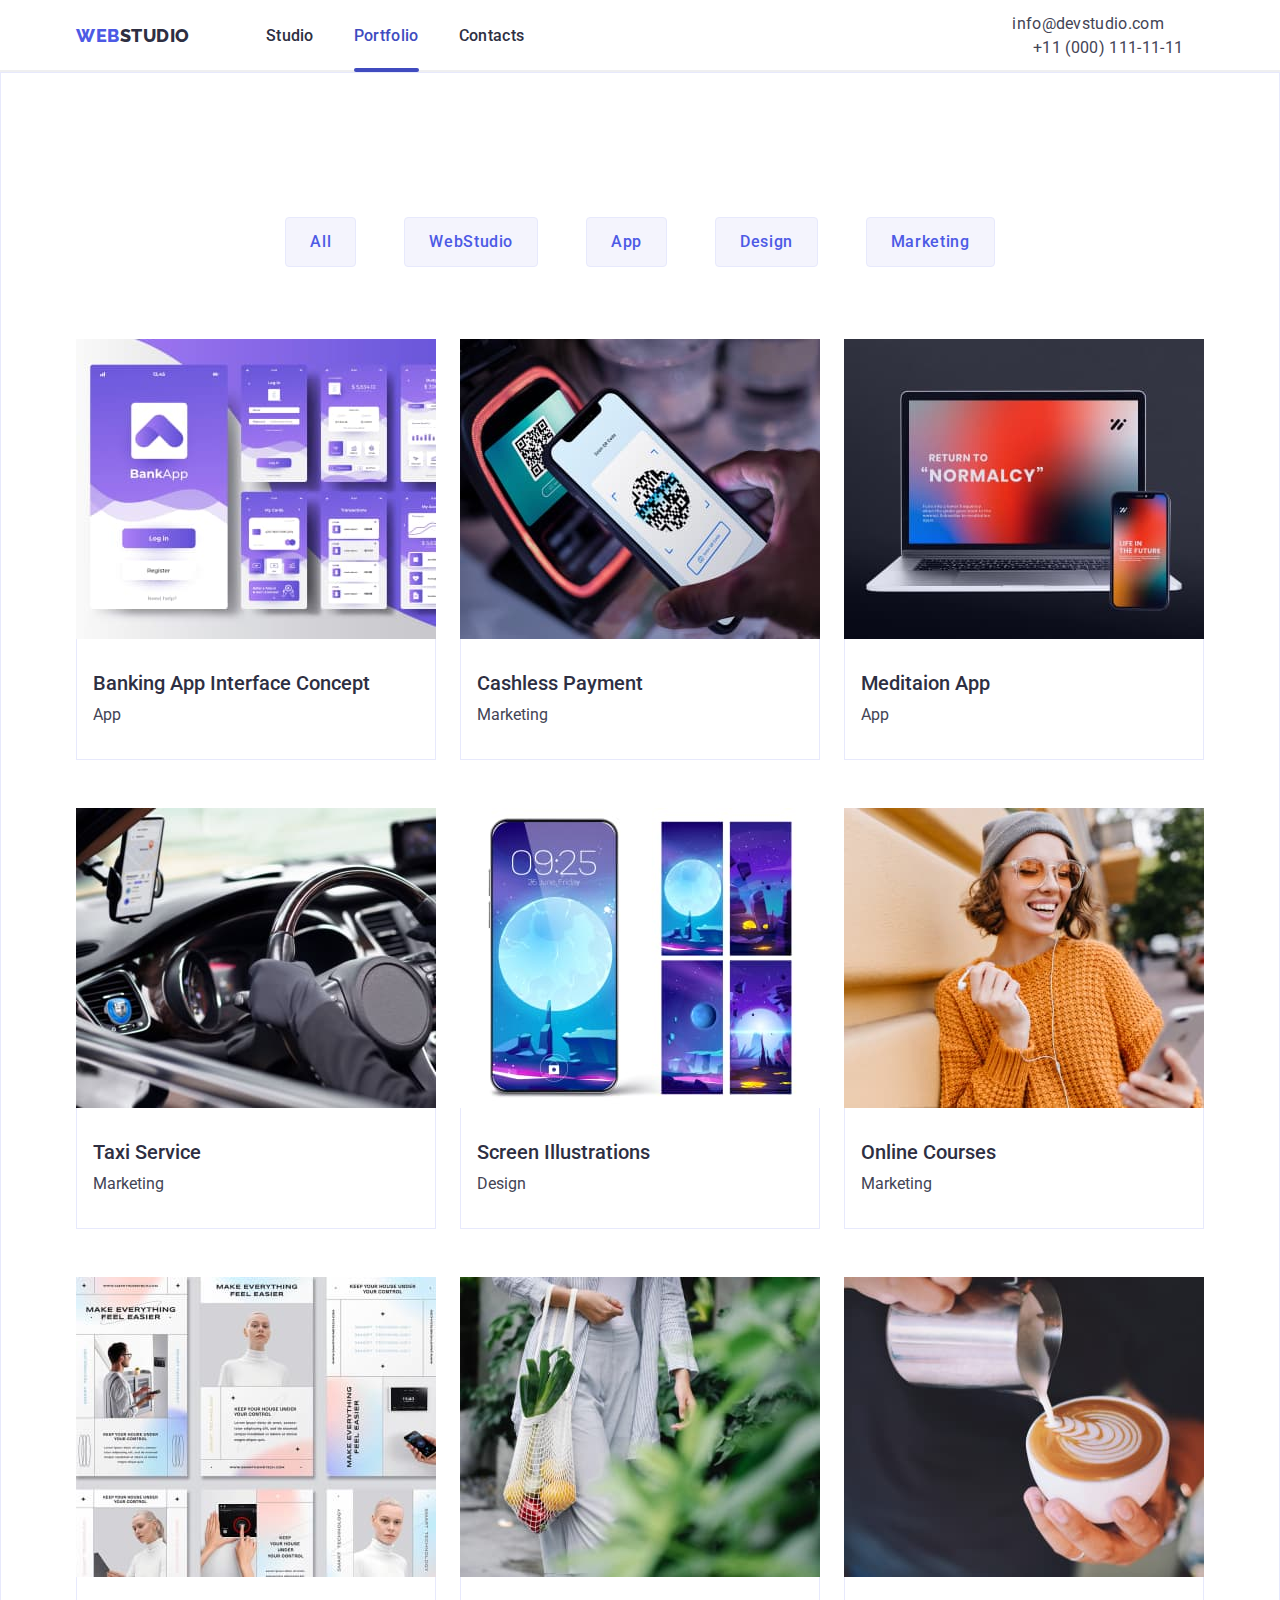
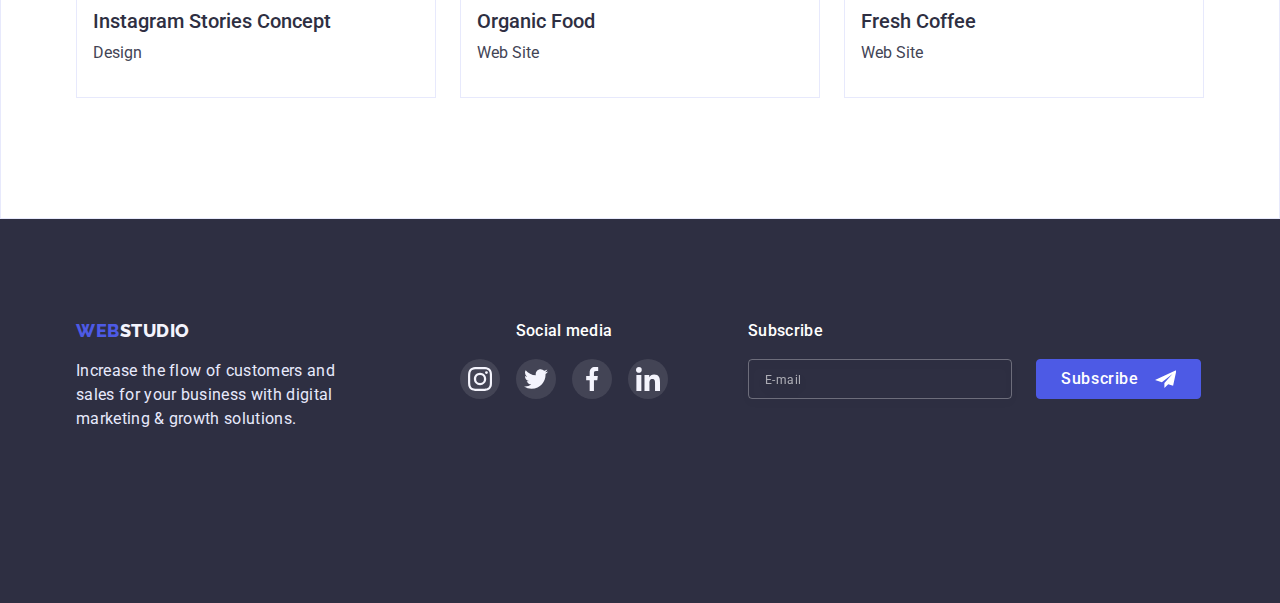
==== commit cb85258f: "hw7" ====
--- a/portfolio.html
+++ b/portfolio.html
@@ -36,6 +36,11 @@
           </ul>
         </nav>
         <address>
+          <button type="button" class="mobile-menu-open js-close-menu">
+            <svg class="mobile-menu-open-icon" width="30" height="22">
+              <use href="./images/close-button.svg#icon-burger"></use>
+            </svg>
+          </button>
           <ul class="menu-contact list">
             <li class="menu-contact-item list">
               <a class="contact-email list" href="mailto:info@devstudio.com"
--- a/css/styles.css
+++ b/css/styles.css
@@ -49,6 +49,10 @@
     overflow: hidden;
 }
 
+body {
+    font-family: var(--primary-font);}
+
+
 @media screen and (min-width: 480px) {
     .container {
         width: 428px;
@@ -83,7 +87,10 @@
         margin-right: 76px;
         padding-top: 24px;
         padding-bottom: 24px;
-                }
+        
+                }
+        .logotype-header span {
+                    color: var(--primary-text-color);}
 
         .mobile-menu_close-btn {
             position: absolute;
@@ -418,10 +425,27 @@
         }
                
         .customers-item {
+        display: flex;
         flex-wrap: wrap;
-        gap: 24px; }
+        row-gap: 72px;
+        column-gap: 24px;
+        align-items: center;
+        justify-content: center;}
+
+        .customers-list-li{
+            flex-wrap: wrap;
+            display: flex;
+            align-items: center;
+            justify-content: center;
+            /* width: calc(100%-24px)/3; */
+            height: 88px;
+
+        }
         
         .customers-list-link {
+        display: flex;
+        justify-content: center;
+        align-items: center;
         width: 168px;
         height: 88px;
         border: 1px solid var(--customers-color);
@@ -447,15 +471,16 @@
     padding-bottom: 100px;
 }
 
-.footer-container{
+/* .footer-container{
     display: flex;
     flex-direction: column;
     align-items: center;
     justify-content: center;
     margin-bottom: 72px;
-}
+} */
 
 .footer-text{
+    display: flex;
     font-family: 'Roboto', sans-serif;
     font-weight: 400;
     font-size: 16px;;
@@ -464,23 +489,21 @@
     color: var(--footer-logo-color);
     width: 264px;
     height: 72px;
-
     align-items: center;
     justify-content: center;
     fill: solid var(--footer-logo-color);
 
 }
 
-.footer-subscribe{
+/* .footer-subscribe{
     display: flex;
     flex-direction: column;
     align-items: center;
     width: 100%;
     margin-bottom: 72px;
-}
+} */
 
 .logotype-footer {
-
     text-decoration: none;
     font-family: var(--secondary-font);
     font-weight: 800;
@@ -490,8 +513,8 @@
     text-transform: uppercase;
     color: var(--accent-color);
     margin-bottom: 16px;
-    align-items: center;
-    justify-content: center;
+  
+    text-align: center;
 }
 
 .logotype-footer span {
@@ -500,6 +523,7 @@
 }
 
 .footer-text-social{
+    text-align: center;
     font-weight: 500;
     font-size: 16px;
     line-height: 1.5;
@@ -508,8 +532,18 @@
     margin-bottom: 16px;
 }
 
+.footer-container {
+    flex-wrap: wrap;
+    /* display: flex; */
+    flex-direction: column;
+    align-items: center;
+    justify-content: center;
+    margin-bottom: 72px;
+}
+
 .social-media-footer{
-    display: flex;
+    flex-wrap: wrap;
+    /* display: flex; */
         flex-direction: column;
         align-items: center;
         justify-content: center;
@@ -542,11 +576,13 @@
     background-color: var(--social-media);
         }
 
-    .footer-position{
-        display: flex;}
+    /* .footer-position{
+        display: flex;} */
 
 
     .footer-form-input-description{
+        text-align: center;
+    
         font-weight: 500;
         font-size: 16px;
         line-height: 1.5;
@@ -585,7 +621,10 @@
     }
 
     .footer-form-submit{
-    /* display: flex; */
+    display: block;
+    position: relative;
+    margin: auto;
+    text-align: center;
     padding: 8px, 24px;
     justify-content: center;
     align-items: center;
@@ -623,6 +662,157 @@
 
     }
 
+    /* PORTFOLIO MOBILE */
+    
+        .portfolio-section {
+            flex-wrap: wrap;
+            padding-bottom: 48px;
+            /* padding-top: 48px; */ 
+            border-top:  1px solid var(--footer-logo-color);
+            box-shadow: 1px 0px 0px 2px rgba(46, 47, 66, 0.08);
+        }
+    
+        .menu-navigation {
+            display: flex;
+            flex-wrap: wrap;
+            align-items: start;
+            justify-content: start;
+            margin-top: 48px;
+            margin-bottom: 48px;
+            column-gap: 24px;
+            row-gap: 16px;
+        }
+    
+    
+        .menu-portfolio {
+            display: flex;
+            flex-wrap: wrap;
+            column-gap: 24px;
+            row-gap: 48px;
+            text-decoration: none;
+            border-top: none;
+    
+        }
+    
+        .menu-portfolio-item {
+            flex-basis: calc(100%-48px)/3;
+            text-decoration: none;
+        }
+    
+    
+        .menu-portfolio-link:hover,
+        .menu-portfolio-link:focus {
+            box-shadow: 0px 1px 6px rgba(46, 47, 66, 0.08),
+                0px 1px 1px rgba(46, 47, 66, 0.16),
+                0px 2px 1px rgba(46, 47, 66, 0.08);
+        }
+    
+        .menu-portfolio-link {
+            display: block;
+            text-decoration: none;
+            transition: box-shadow var(--transition-dur-and-func);
+    
+        }
+    
+        .menu-portfolio-link:hover .overlay,
+        .menu-portfolio-link:focus .overlay {
+            transform: translate(0, 0);
+        }
+    
+    
+        .menu-portfolio-img {
+            position: relative;
+            overflow: hidden;
+            border-bottom: none;
+            text-decoration: none;
+        }
+    
+    
+        .menu-portfolio-item-wrapper {
+            padding-top: 32px;
+            padding-bottom: 32px;
+            padding-left: 16px;
+            padding-right: 16px;
+            border: 1px solid var(--footer-logo-color);
+            border-top: none;
+    
+    
+        }
+    
+        .nav-btn {
+            text-decoration: none;
+            font-family: inherit;
+            cursor: pointer;
+            font-weight: 500;
+            font-size: 16px;
+            line-height: 1.5;
+            display: flex;
+            align-items: center;
+            text-align: center;
+            letter-spacing: 0.04em;
+            color: var(--accent-color);
+            background: var(--main-backgroud-color);
+            padding-top: 12px;
+            padding-bottom: 12px;
+            padding-left: 24px;
+            padding-right: 24px;
+            border: 1px solid var(--footer-logo-color);
+            border-radius: 4px;
+            transition: background-color var(--transition-dur-and-func), box-shadow var(--transition-dur-and-func), border-color var(--transition-dur-and-func);
+    
+        }
+    
+        .nav-btn:hover,
+        .nav-btn:focus {
+            background-color: var(--accent-color-portfolio);
+            color: var(--main-white-color);
+        }
+    
+        .nav-btn:hover,
+        .nav-btn:focus {
+            box-shadow: 0px 3px 1px rgba(0, 0, 0, 0.1), 0px 2px 1px rgba(0, 0, 0, 0.08), 0px 2px 2px rgba(0, 0, 0, 0.12);
+            border-color: var(--accent-color-portfolio);
+        }
+    
+        .galary-header {
+            text-decoration: none;
+            font-weight: 500;
+            font-size: 20px;
+            line-height: 1.2;
+            color: var(--primary-text-color);
+            margin-bottom: 8px;
+        }
+    
+        .galary-text {
+            text-decoration: none;
+            font-weight: 400;
+            font-size: 16px;
+            line-height: 1.5;
+            color: var(--secondary-text-color);
+        }
+    
+        .overlay {
+            position: absolute;
+            background: var(--accent-color);
+            background-blend-mode: soft-light;
+            font-weight: 400;
+            font-size: 16px;
+            line-height: 1.5;
+            letter-spacing: 0.02em;
+            color: var(--main-backgroud-color);
+            padding-top: 40px;
+            padding-right: 32px;
+            padding-left: 32px;
+            padding-bottom: 164px;
+            width: 100%;
+            height: 100%;
+            left: 0;
+            top: 0;
+            transform: translate(0, 100%);
+            transition: transform var(--transition-dur-and-func);}
+
+
+
 
 @media screen and (min-width: 768px) {
     .container {
@@ -718,6 +908,58 @@
         .contact-phone:focus {
             color: var(--accent-color);
         }
+                /* HERO TABLET */
+        
+        .hero {
+        background-color: var(--primary-text-color);
+        padding-top: 112px;
+        padding-bottom: 112px;
+        margin: auto;
+        text-align: center;
+        background-image: linear-gradient(rgba(46, 47, 66, 0.7), rgba(46, 47, 66, 0.7)), url(../images/people-office768.jpg);
+        background-size: cover;}
+        
+        @media (min-resolution: 2dppx) {
+        .hero {
+        background-image: linear-gradient(rgba(46, 47, 66, 0.7), rgba(46, 47, 66, 0.7)), url(../images/people-office@2x768.jpg);}}
+        
+        .hero-title {
+        font-weight: 700;
+        font-size: 36px;
+        line-height: 1.11;
+        letter-spacing: 0.02em;
+                    color: var(--main-white-color);
+                    margin-top: 0px;
+                    margin-right: auto;
+                    margin-bottom: 72px;
+                    margin-left: auto;
+                }
+        
+                .modal-btn {
+                    padding-top: 16px;
+                    padding-bottom: 16px;
+                    padding-left: 32px;
+                    padding-right: 32px;
+                    text-decoration: none;
+                    font-family: inherit;
+                    cursor: pointer;
+                    font-weight: 500;
+                    font-size: 16px;
+                    line-height: 1.5;
+                    letter-spacing: 0.04em;
+                    color: var(--main-white-color);
+                    background: var(--accent-color);
+                    margin: 0 auto;
+                    border: 1px solid var(--accent-color);
+                    border-radius: 4px;
+                    transition: background-color var(--transition-dur-and-func);
+                }
+        
+                .modal-btn:hover,
+                .modal-btn:focus {
+                    background-color: var(--accent-color-portfolio);
+                    color: var(--main-white-color);
+                }
     
         /* SECTION 1 TABLET Web Studio*/
 
@@ -848,13 +1090,26 @@
                     padding-bottom: 100px;
                 
         }
-        .footer-subscribe {
+      
+        .footer-three-div{
+        width: 565px;}
+
+        /* .footer-container {
         display: flex;
-        width: 565px;
-        align-items: none;}
-        
-        
+        margin: auto;
+            flex-direction: column;
+            align-items: start;
+                    justify-content: start;
+                    margin-bottom: 72px;
+                } */
+        
+        .footer-two-div{
+            display: flex;
+            gap: 24px;
+        }
+
         .footer-text {
+     
         font-family: 'Roboto', sans-serif;
         font-weight: 400;
         font-size: 16px;
@@ -863,6 +1118,7 @@
         color: var(--footer-logo-color);
         width: 264px;
         height: 72px;
+        /* text-align: start; */
                 }
         
                 .logotype-footer {
@@ -877,6 +1133,7 @@
                     text-transform: uppercase;
                     color: var(--accent-color);
                     margin-bottom: 16px;
+                    text-align: start;
                 }
         
                 .logotype-footer span {
@@ -894,13 +1151,13 @@
                 }
         
         
-                .footer-two-div {
+                /* .footer-two-div {
                     display: flex;
                     align-items: center;
                     justify-content: center;
                     gap: 24px;
                     width: 565px;
-                }
+                } */
 
         
                 .social-list-footer {
@@ -931,19 +1188,19 @@
 
                 .footer-position {
                 display: flex;
-                width: 100%;
-                flex-direction: none;
-                align-items: none;
-                justify-content: none;}
+                justify-content: start;
+                align-items: start;
+                }
         
                 .footer-form-input-description {
+                    text-align: left;
                     font-weight: 500;
                     font-size: 16px;
                     line-height: 1.5;
                     letter-spacing: 0.02em;
                     color: var(--main-white-color);
                     margin-bottom: 16px;
-                    align-items: none;
+                    /* align-items: none; */
                 }
         
                 .footer-form-input-wrapper {
@@ -974,10 +1231,11 @@
         
                 .footer-form-submit {
                     display: flex;
-                    padding: 8px, 24px;
+                    margin: 0;
+                    /* padding: 8px, 24px; */
                     justify-content: center;
                     align-items: center;
-                    padding: 8px 24px 8px 24px;
+                    /* padding: 8px 24px 8px 24px; */
                     background-color: var(--accent-color);
                     width: 165px;
                     height: 40px;
@@ -1010,6 +1268,155 @@
                     fill: var(--main-white-color);
                     margin-left: 16px;
                 }
+                /* PORTFOLIO MOBILE */
+        
+                .portfolio-section {
+                    flex-wrap: wrap;
+                    /* padding-bottom: 120px;
+                    padding-top: 96px; */
+                    border: 1px solid var(--footer-logo-color);
+                }
+        
+                .menu-navigation {
+                    display: flex;
+                    align-items: center;
+                    justify-content: center;
+                    margin-bottom: 72px;
+                }
+        
+        
+                .menu-portfolio-list:not(:last-child) {
+                    margin-right: 24px;
+                }
+        
+        
+                .menu-portfolio {
+                    display: flex;
+                    flex-wrap: wrap;
+                    column-gap: 24px;
+                    row-gap: 48px;
+                    text-decoration: none;
+                    border-top: none;
+        
+                }
+        
+                .menu-portfolio-item {
+                    flex-basis: calc(100%-48px)/3;
+                    text-decoration: none;
+                }
+        
+        
+                .menu-portfolio-link:hover,
+                .menu-portfolio-link:focus {
+                    box-shadow: 0px 1px 6px rgba(46, 47, 66, 0.08),
+                        0px 1px 1px rgba(46, 47, 66, 0.16),
+                        0px 2px 1px rgba(46, 47, 66, 0.08);
+                }
+        
+                .menu-portfolio-link {
+                    display: block;
+                    text-decoration: none;
+                    transition: box-shadow var(--transition-dur-and-func);
+        
+                }
+        
+                .menu-portfolio-link:hover .overlay,
+                .menu-portfolio-link:focus .overlay {
+                    transform: translate(0, 0);
+                }
+        
+        
+                .menu-portfolio-img {
+                    position: relative;
+                    overflow: hidden;
+                    border-bottom: none;
+                    text-decoration: none;
+                }
+        
+        
+                .menu-portfolio-item-wrapper {
+                    padding-top: 32px;
+                    padding-bottom: 32px;
+                    padding-left: 16px;
+                    padding-right: 16px;
+                    border: 1px solid var(--footer-logo-color);
+                    border-top: none;
+        
+        
+                }
+        
+                .nav-btn {
+                    text-decoration: none;
+                    font-family: inherit;
+                    cursor: pointer;
+                    font-weight: 500;
+                    font-size: 16px;
+                    line-height: 1.5;
+                    display: flex;
+                    align-items: center;
+                    text-align: center;
+                    letter-spacing: 0.04em;
+                    color: var(--accent-color);
+                    background: var(--main-backgroud-color);
+                    padding-top: 12px;
+                    padding-bottom: 12px;
+                    padding-left: 24px;
+                    padding-right: 24px;
+                    border: 1px solid var(--footer-logo-color);
+                    border-radius: 4px;
+                    transition: background-color var(--transition-dur-and-func), box-shadow var(--transition-dur-and-func), border-color var(--transition-dur-and-func);
+        
+                }
+        
+                .nav-btn:hover,
+                .nav-btn:focus {
+                    background-color: var(--accent-color-portfolio);
+                    color: var(--main-white-color);
+                }
+        
+                .nav-btn:hover,
+                .nav-btn:focus {
+                    box-shadow: 0px 3px 1px rgba(0, 0, 0, 0.1), 0px 2px 1px rgba(0, 0, 0, 0.08), 0px 2px 2px rgba(0, 0, 0, 0.12);
+                    border-color: var(--accent-color-portfolio);
+                }
+        
+                .galary-header {
+                    text-decoration: none;
+                    font-weight: 500;
+                    font-size: 20px;
+                    line-height: 1.2;
+                    color: var(--primary-text-color);
+                    margin-bottom: 8px;
+                }
+        
+                .galary-text {
+                    text-decoration: none;
+                    font-weight: 400;
+                    font-size: 16px;
+                    line-height: 1.5;
+                    color: var(--secondary-text-color);
+                }
+        
+                .overlay {
+                    position: absolute;
+                    background: var(--accent-color);
+                    background-blend-mode: soft-light;
+                    font-weight: 400;
+                    font-size: 16px;
+                    line-height: 1.5;
+                    letter-spacing: 0.02em;
+                    color: var(--main-backgroud-color);
+                    padding-top: 40px;
+                    padding-right: 32px;
+                    padding-left: 32px;
+                    padding-bottom: 164px;
+                    width: 100%;
+                    height: 100%;
+                    left: 0;
+                    top: 0;
+                    transform: translate(0, 100%);
+                    transition: transform var(--transition-dur-and-func);
+                }
 
             }
 
@@ -1172,10 +1579,15 @@
             padding-bottom: 188px;
             margin: auto;
             text-align: center;
-            background-image: linear-gradient(rgba(46, 47, 66, 0.7), rgba(46, 47, 66, 0.7)), url(../images/people-office.jpg);
+            background-image: linear-gradient(rgba(46, 47, 66, 0.7), rgba(46, 47, 66, 0.7)), url(../images/people-office-1200.jpg);
             max-width: 1440px;
             background-size: cover;
         }
+        @media (min-resolution: 2dppx) {
+                     .hero {
+                         background-image: linear-gradient(rgba(46, 47, 66, 0.7), rgba(46, 47, 66, 0.7)), url(..//images/people-office@2x1200.jpg);
+                     }
+                 }
     
         .hero-title {
             font-weight: 700;
@@ -1596,6 +2008,7 @@
             text-transform: uppercase;
             color: var(--accent-color);
             margin-bottom: 16px;
+            justify-content: start;
         }
     
         .logotype-footer span {
@@ -1727,229 +2140,7 @@
             margin-left: 16px;
         }
     
-    
-    
-    
-    
-        /*  Web Studio Backdrop */
-    
-        .backdrop {
-            position: fixed;
-            top: 0;
-            left: 0;
-            z-index: 100;
-            width: 100%;
-            height: 100%;
-            background-color: rgba(46, 47, 66, 0.4);
-            transition: opacity var(--transition-dur-and-func), visibility var(--transition-dur-and-func);
-        }
-    
-        .backdrop.is-hidden {
-            opacity: 0;
-            visibility: hidden;
-            pointer-events: none;
-        }
-    
-        .modal {
-            position: absolute;
-            top: 50%;
-            left: 50%;
-            transform: translate(-50%, -50%);
-            width: 408px;
-            height: 588px;
-            background-color: var(--modal-backgroud-color);
-            padding-left: 24px;
-            padding-right: 24px;
-            padding-top: 72px;
-            padding-bottom: 24px;
-        }
-    
-        .modal-close-btn {
-            position: absolute;
-            top: 24px;
-            right: 24px;
-            display: flex;
-            justify-content: center;
-            align-items: center;
-            background-color: var(--footer-logo-color);
-            border: 1px solid rgba(0, 0, 0, 0.1);
-            padding: 0;
-            width: 24px;
-            height: 24px;
-            border-radius: 50%;
-            cursor: pointer;
-            transition: background-color var(--transition-dur-and-func);
-        }
-    
-        .modal-close-btn:hover,
-        .modal-close-btn:focus {
-            background-color: var(--accent-color-portfolio);
-            fill: var(--main-white-color);
-    
-        }
-    
-        /*  Modal Form */
-    
-        .modal-form {
-            display: flex;
-            flex-direction: column;
-        }
-    
-        .modal-form-field {
-            margin-bottom: 8px;
-        }
-    
-        .modal-form-action {
-            display: block;
-            font-weight: 500;
-            font-size: 16px;
-            line-height: 1.5;
-            font-weight: 500;
-            color: var(--primary-text-color);
-            margin-bottom: 16px;
-            text-align: center;
-        }
-    
-        .policy {
-            color: var(--accent-color);
-        }
-    
-        .modal-form-input-desc {
-            display: block;
-            font-size: 12px;
-            font-weight: 400;
-            line-height: 1.17;
-            letter-spacing: 0.01em;
-            margin-bottom: 4px;
-            color: #8E8F99;
-        }
-    
-        .modal-form-input {
-            width: 100%;
-            height: 40px;
-            border: 1px solid rgba(33, 33, 33, 0.2);
-            border-radius: 4px;
-            padding-left: 38px;
-        }
-    
-        .modal-form-input:focus {
-            outline: none;
-            border-color: var(--accent-color);
-        }
-    
-        .modal-form-input:focus+.modal-form-input-icon {
-            fill: var(--accent-color);
-    
-        }
-    
-        .modal-form-input-icon {
-            position: absolute;
-            top: 50%;
-            left: 16px;
-            transform: translateY(-50%);
-            display: block;
-            transition: fill var(--transition-dur-and-func);
-        }
-    
-        .modal-form-input-wrapper {
-            position: relative;
-            display: block;
-        }
-    
-        .modal-form-message {
-            width: 100%;
-            height: 120px;
-            resize: none;
-            border: 1px solid rgba(33, 33, 33, 0.2);
-            border-radius: 4px;
-            padding-top: 8px;
-            padding-left: 16px;
-            transition: border-color var(--transition-dur-and-func);
-    
-        }
-    
-        .modal-form-message::placeholder {
-            font-size: 12px;
-            line-height: 1.4;
-            letter-spacing: 0.04em;
-            color: rgba(117, 117, 117, 0.5);
-        }
-    
-        .modal-form-message:focus {
-            border-color: var(--accent-color);
-            outline: none;
-        }
-    
-        .modal-form-check-desc::before {
-            display: block;
-            content: '';
-            width: 16px;
-            height: 16px;
-            border: 1.25px solid var(--primary-text-color);
-            border-radius: 2px;
-            cursor: pointer;
-            margin-right: 8px;
-        }
-    
-        .modal-form-check-desc {
-            display: flex;
-            align-items: center;
-            font-size: 12px;
-            margin-bottom: 24px;
-            font-weight: 400;
-            font-size: 12px;
-            line-height: 1.17;
-            letter-spacing: 0.04em;
-            color: #757575
-        }
-    
-        .modal-form-check:checked+.modal-form-check-desc::before {
-            background-color: var(--accent-color-portfolio);
-            border: 1.25px solid var(--accent-color-portfolio);
-            border-radius: 2px;
-            background-image: url(../images/Vector.svg);
-            background-repeat: no-repeat;
-            background-position: center;
-        }
-    
-        .modal-form-check:focus+.modal-form-check-desc::before {
-            background-color: var(--accent-color-portfolio);
-            outline: 1.25px solid var(--accent-color-portfolio);
-        }
-    
-        .modal-form-submit {
-            align-self: center;
-            width: 169px;
-            height: 56px;
-            text-decoration: none;
-            font-family: inherit;
-            cursor: pointer;
-            font-weight: 500;
-            font-size: 16px;
-            line-height: 1.5;
-            display: flex;
-            align-items: center;
-            letter-spacing: 0.04em;
-            color: var(--main-white-color);
-            background: var(--accent-color);
-            display: block;
-            margin: 0 auto;
-            border: 1px solid var(--accent-color);
-            border-radius: 4px;
-            transition: background-color var(--transition-dur-and-func), box-shadow var(--transition-dur-and-func);
-            padding-top: 16px;
-            padding-bottom: 16px;
-            padding-left: 32px;
-            padding-right: 32px;
-        }
-    
-        .modal-form-submit:hover,
-        .modal-form-submit:focus {
-            background-color: var(--accent-color-portfolio);
-            color: var(--main-white-color);
-            box-shadow: 0px 4px 4px rgba(0, 0, 0, 0.15);
-        }
-}
+    }
 
 /*  0px - 768px */
 @media screen and (max-width: 768px) {
@@ -1961,11 +2152,224 @@
         display: none;
     }
 
-.mobile-menu-open {
-background-color: transparent;
-border: none;
-padding: 0;
-     }
-
-
-}+
+}
+
+ /*  Web Studio Backdrop */
+
+ .backdrop {
+     position: fixed;
+     top: 0;
+     left: 0;
+     z-index: 100;
+     width: 100%;
+     height: 100%;
+     background-color: rgba(46, 47, 66, 0.4);
+     transition: opacity var(--transition-dur-and-func), visibility var(--transition-dur-and-func);
+ }
+
+ .backdrop.is-hidden {
+     opacity: 0;
+     visibility: hidden;
+     pointer-events: none;
+ }
+
+ .modal {
+     position: absolute;
+     top: 50%;
+     left: 50%;
+     transform: translate(-50%, -50%);
+     width: 408px;
+     height: 588px;
+     background-color: var(--modal-backgroud-color);
+     padding-left: 24px;
+     padding-right: 24px;
+     padding-top: 72px;
+     padding-bottom: 24px;
+ }
+
+ .modal-close-btn {
+     position: absolute;
+     top: 24px;
+     right: 24px;
+     display: flex;
+     justify-content: center;
+     align-items: center;
+     background-color: var(--footer-logo-color);
+     border: 1px solid rgba(0, 0, 0, 0.1);
+     padding: 0;
+     width: 24px;
+     height: 24px;
+     border-radius: 50%;
+     cursor: pointer;
+     transition: background-color var(--transition-dur-and-func);
+ }
+
+ .modal-close-btn:hover,
+ .modal-close-btn:focus {
+     background-color: var(--accent-color-portfolio);
+     fill: var(--main-white-color);
+
+ }
+
+ /*  Modal Form */
+
+ .modal-form {
+     display: flex;
+     flex-direction: column;
+ }
+
+ .modal-form-field {
+     margin-bottom: 8px;
+ }
+
+ .modal-form-action {
+     display: block;
+     font-weight: 500;
+     font-size: 16px;
+     line-height: 1.5;
+     font-weight: 500;
+     color: var(--primary-text-color);
+     margin-bottom: 16px;
+     text-align: center;
+ }
+
+ .policy {
+     color: var(--accent-color);
+ }
+
+ .modal-form-input-desc {
+     display: block;
+     font-size: 12px;
+     font-weight: 400;
+     line-height: 1.17;
+     letter-spacing: 0.01em;
+     margin-bottom: 4px;
+     color: #8E8F99;
+ }
+
+ .modal-form-input {
+     width: 100%;
+     height: 40px;
+     border: 1px solid rgba(33, 33, 33, 0.2);
+     border-radius: 4px;
+     padding-left: 38px;
+ }
+
+ .modal-form-input:focus {
+     outline: none;
+     border-color: var(--accent-color);
+ }
+
+ .modal-form-input:focus+.modal-form-input-icon {
+     fill: var(--accent-color);
+
+ }
+
+ .modal-form-input-icon {
+     position: absolute;
+     top: 50%;
+     left: 16px;
+     transform: translateY(-50%);
+     display: block;
+     transition: fill var(--transition-dur-and-func);
+ }
+
+ .modal-form-input-wrapper {
+     position: relative;
+     display: block;
+ }
+
+ .modal-form-message {
+     width: 100%;
+     height: 120px;
+     resize: none;
+     border: 1px solid rgba(33, 33, 33, 0.2);
+     border-radius: 4px;
+     padding-top: 8px;
+     padding-left: 16px;
+     transition: border-color var(--transition-dur-and-func);
+
+ }
+
+ .modal-form-message::placeholder {
+     font-size: 12px;
+     line-height: 1.4;
+     letter-spacing: 0.04em;
+     color: rgba(117, 117, 117, 0.5);
+ }
+
+ .modal-form-message:focus {
+     border-color: var(--accent-color);
+     outline: none;
+ }
+
+ .modal-form-check-desc::before {
+     display: block;
+     content: '';
+     width: 16px;
+     height: 16px;
+     border: 1.25px solid var(--primary-text-color);
+     border-radius: 2px;
+     cursor: pointer;
+     margin-right: 8px;
+ }
+
+ .modal-form-check-desc {
+     display: flex;
+     align-items: center;
+     font-size: 12px;
+     margin-bottom: 24px;
+     font-weight: 400;
+     font-size: 12px;
+     line-height: 1.17;
+     letter-spacing: 0.04em;
+     color: #757575
+ }
+
+ .modal-form-check:checked+.modal-form-check-desc::before {
+     background-color: var(--accent-color-portfolio);
+     border: 1.25px solid var(--accent-color-portfolio);
+     border-radius: 2px;
+     background-image: url(../images/Vector.svg);
+     background-repeat: no-repeat;
+     background-position: center;
+ }
+
+ .modal-form-check:focus+.modal-form-check-desc::before {
+     background-color: var(--accent-color-portfolio);
+     outline: 1.25px solid var(--accent-color-portfolio);
+ }
+
+ .modal-form-submit {
+     align-self: center;
+     width: 169px;
+     height: 56px;
+     text-decoration: none;
+     font-family: inherit;
+     cursor: pointer;
+     font-weight: 500;
+     font-size: 16px;
+     line-height: 1.5;
+     display: flex;
+     align-items: center;
+     letter-spacing: 0.04em;
+     color: var(--main-white-color);
+     background: var(--accent-color);
+     display: block;
+     margin: 0 auto;
+     border: 1px solid var(--accent-color);
+     border-radius: 4px;
+     transition: background-color var(--transition-dur-and-func), box-shadow var(--transition-dur-and-func);
+     padding-top: 16px;
+     padding-bottom: 16px;
+     padding-left: 32px;
+     padding-right: 32px;
+ }
+
+ .modal-form-submit:hover,
+ .modal-form-submit:focus {
+     background-color: var(--accent-color-portfolio);
+     color: var(--main-white-color);
+     box-shadow: 0px 4px 4px rgba(0, 0, 0, 0.15);
+ }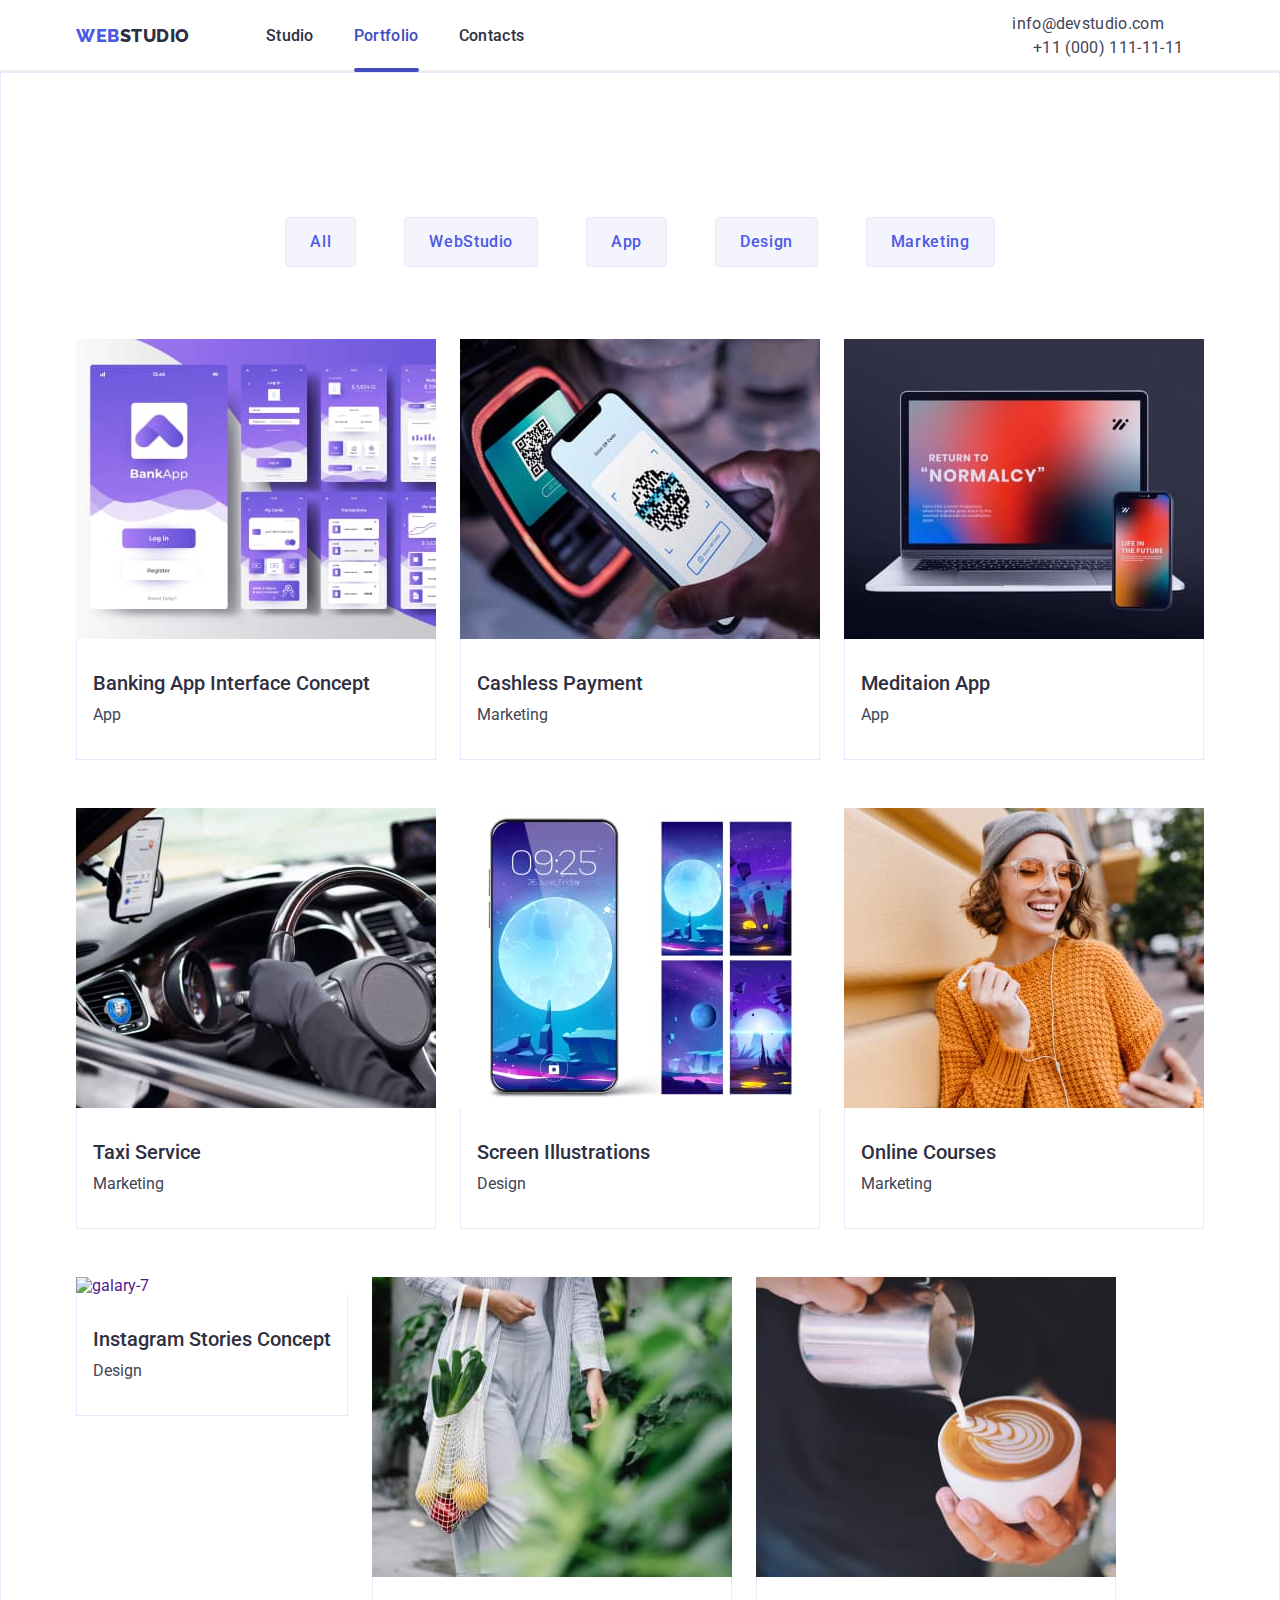
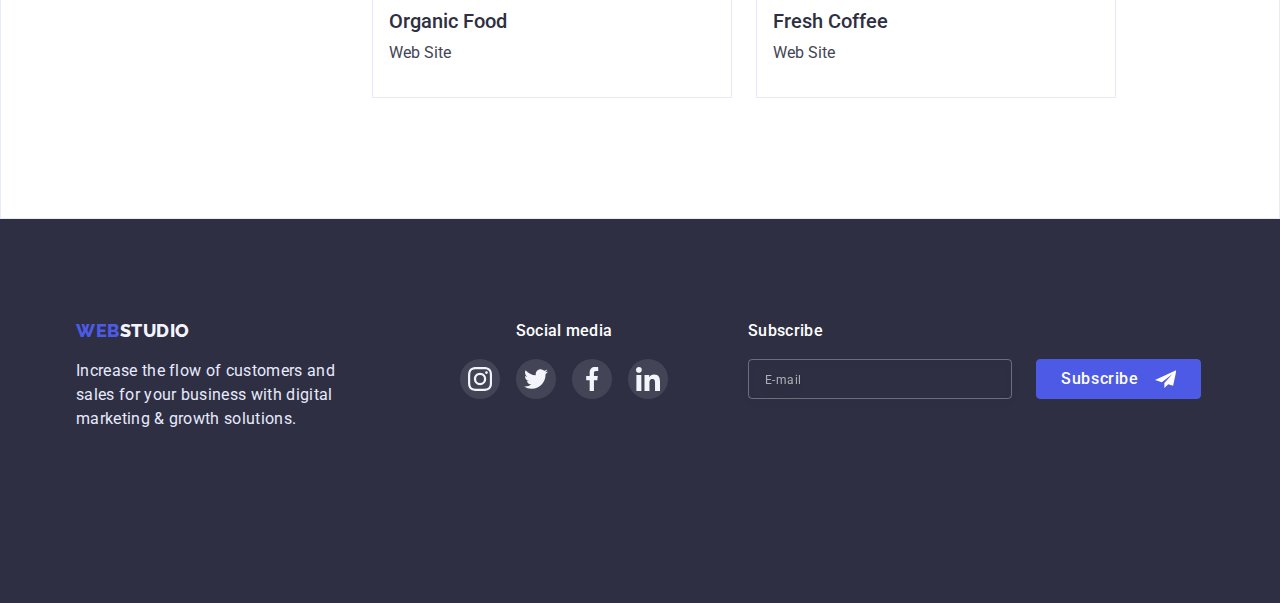
==== commit 88af0722: "hw7 update" ====
--- a/portfolio.html
+++ b/portfolio.html
@@ -84,12 +84,34 @@
             <li class="menu-portfolio-item">
               <a href="" class="menu-portfolio-link">
                 <div class="menu-portfolio-img">
-                  <img
-                    src="./images/images-portfolio/banking-app.jpg"
-                    alt="galary-1"
-                    width="360"
-                    height="300"
-                  />
+                  <picture>
+                    <source
+                      srcset="
+                        ./images/images-portfolioo/1-desktopx1.jpg 1x,
+                        ./images/images-portfolioo/1-desktopx2.jpg 2x
+                      "
+                      media="(min-width: 1200px)"
+                    />
+                    <source
+                      srcset="
+                        ./images/images-portfolioo/1-tabletx1.jpg 1x,
+                        ./images/images-portfolioo/1-tabletx2.jpg 2x
+                      "
+                      media="(min-width: 768px)"
+                    />
+                    <source
+                      srcset="
+                        ./images/images-portfolioo/1-mobilex1.jpg 1x,
+                        ./images/images-portfolioo/1-mobilex2.jpg 2x
+                      "
+                      media="(max-width: 767px)"
+                    />
+                    <img
+                      src="./images/images-portfolioo/1-desktopx1.jpg"
+                      alt="galary-1"
+                    />
+                  </picture>
+
                   <p class="overlay">
                     14 Stylish and User-Friendly App Design Concepts · Task
                     Manager App · Calorie Tracker App · Exotic Fruit Ecommerce
@@ -105,12 +127,33 @@
             <li class="menu-portfolio-item">
               <a href="" class="menu-portfolio-link">
                 <div class="menu-portfolio-img">
-                  <img
-                    src="./images/images-portfolio/cashless-payment.jpg"
-                    alt="galary-2"
-                    width="360"
-                    height="300"
-                  />
+                  <picture>
+                    <source
+                      srcset="
+                        ./images/images-portfolioo/2-desktopx1.jpg 1x,
+                        ./images/images-portfolioo/2-desktopx2.jpg 2x
+                      "
+                      media="(min-width: 1200px)"
+                    />
+                    <source
+                      srcset="
+                        ./images/images-portfolioo/2-tabletx1.jpg 1x,
+                        ./images/images-portfolioo/2-tabletx2.jpg 2x
+                      "
+                      media="(min-width: 768px)"
+                    />
+                    <source
+                      srcset="
+                        ./images/images-portfolioo/2-mobilex1.jpg 1x,
+                        ./images/images-portfolioo/2-mobilex2.jpg 2x
+                      "
+                      media="(max-width: 767px)"
+                    />
+                    <img
+                      src="./images/images-portfolioo/2-desktopx1.jpg"
+                      alt="galary-2"
+                    />
+                  </picture>
                   <p class="overlay">
                     14 Stylish and User-Friendly App Design Concepts · Task
                     Manager App · Calorie Tracker App · Exotic Fruit Ecommerce
@@ -126,12 +169,33 @@
             <li class="menu-portfolio-item">
               <a href="" class="menu-portfolio-link">
                 <div class="menu-portfolio-img">
-                  <img
-                    src="./images/images-portfolio/meditaion-app.jpg"
-                    alt="galary-3"
-                    width="360"
-                    height="300"
-                  />
+                  <picture>
+                    <source
+                      srcset="
+                        ./images/images-portfolioo/3-desktopx1.jpg 1x,
+                        ./images/images-portfolioo/3-desktopx2.jpg 2x
+                      "
+                      media="(min-width: 1200px)"
+                    />
+                    <source
+                      srcset="
+                        ./images/images-portfolioo/3-tabletx1.jpg 1x,
+                        ./images/images-portfolioo/3-tabletx2.jpg 2x
+                      "
+                      media="(min-width: 768px)"
+                    />
+                    <source
+                      srcset="
+                        ./images/images-portfolioo/3-mobilex1.jpg 1x,
+                        ./images/images-portfolioo/3-mobilex2.jpg 2x
+                      "
+                      media="(max-width: 767px)"
+                    />
+                    <img
+                      src="./images/images-portfolioo/3-desktopx1.jpg"
+                      alt="galary-3"
+                    />
+                  </picture>
                   <p class="overlay">
                     14 Stylish and User-Friendly App Design Concepts · Task
                     Manager App · Calorie Tracker App · Exotic Fruit Ecommerce
@@ -147,12 +211,33 @@
             <li class="menu-portfolio-item">
               <a href="" class="menu-portfolio-link">
                 <div class="menu-portfolio-img">
-                  <img
-                    src="./images/images-portfolio/taxi-services.jpg"
-                    alt="galary-4"
-                    width="360"
-                    height="300"
-                  />
+                  <picture>
+                    <source
+                      srcset="
+                        ./images/images-portfolioo/4-desktopx1.jpg 1x,
+                        ./images/images-portfolioo/4-desktopx2.jpg 2x
+                      "
+                      media="(min-width: 1200px)"
+                    />
+                    <source
+                      srcset="
+                        ./images/images-portfolioo/4-tabletx1.jpg 1x,
+                        ./images/images-portfolioo/4-tabletx2.jpg 2x
+                      "
+                      media="(min-width: 768px)"
+                    />
+                    <source
+                      srcset="
+                        ./images/images-portfolioo/4-mobilex1.jpg 1x,
+                        ./images/images-portfolioo/4-mobilex2.jpg 2x
+                      "
+                      media="(max-width: 767px)"
+                    />
+                    <img
+                      src="./images/images-portfolioo/4-desktopx1.jpg"
+                      alt="galary-4"
+                    />
+                  </picture>
                   <p class="overlay">
                     14 Stylish and User-Friendly App Design Concepts · Task
                     Manager App · Calorie Tracker App · Exotic Fruit Ecommerce
@@ -168,12 +253,34 @@
             <li class="menu-portfolio-item">
               <a href="" class="menu-portfolio-link">
                 <div class="menu-portfolio-img">
-                  <img
-                    src="./images/images-portfolio/screen-illustration.jpg"
-                    alt="galary-5"
-                    width="360"
-                    height="300"
-                  />
+                  <picture>
+                    <source
+                      srcset="
+                        ./images/images-portfolioo/5-desktopx1.jpg 1x,
+                        ./images/images-portfolioo/5-desktopx2.jpg 2x
+                      "
+                      media="(min-width: 1200px)"
+                    />
+                    <source
+                      srcset="
+                        ./images/images-portfolioo/5-tabletx1.jpg 1x,
+                        ./images/images-portfolioo/5-tabletx2.jpg 2x
+                      "
+                      media="(min-width: 768px)"
+                    />
+                    <source
+                      srcset="
+                        ./images/images-portfolioo/5-mobilex1.jpg 1x,
+                        ./images/images-portfolioo/5-mobilex2.jpg 2x
+                      "
+                      media="(max-width: 767px)"
+                    />
+                    <img
+                      src="./images/images-portfolioo/5-desktopx1.jpg"
+                      alt="galary-5"
+                    />
+                  </picture>
+
                   <p class="overlay">
                     14 Stylish and User-Friendly App Design Concepts · Task
                     Manager App · Calorie Tracker App · Exotic Fruit Ecommerce
@@ -189,12 +296,33 @@
             <li class="menu-portfolio-item">
               <a href="" class="menu-portfolio-link">
                 <div class="menu-portfolio-img">
-                  <img
-                    src="./images/images-portfolio/online-courses.jpg"
-                    alt="galary-6"
-                    width="360"
-                    height="300"
-                  />
+                  <picture>
+                    <source
+                      srcset="
+                        ./images/images-portfolioo/6-desktopx1.jpg 1x,
+                        ./images/images-portfolioo/6-desktopx2.jpg 2x
+                      "
+                      media="(min-width: 1200px)"
+                    />
+                    <source
+                      srcset="
+                        ./images/images-portfolioo/6-tabletx1.jpg 1x,
+                        ./images/images-portfolioo/6-tabletx2.jpg 2x
+                      "
+                      media="(min-width: 768px)"
+                    />
+                    <source
+                      srcset="
+                        ./images/images-portfolioo/6-mobilex1.jpg 1x,
+                        ./images/images-portfolioo/6-mobilex2.jpg 2x
+                      "
+                      media="(max-width: 767px)"
+                    />
+                    <img
+                      src="./images/images-portfolioo/6-desktopx1.jpg"
+                      alt="galary-6"
+                    />
+                  </picture>
                   <p class="overlay">
                     14 Stylish and User-Friendly App Design Concepts · Task
                     Manager App · Calorie Tracker App · Exotic Fruit Ecommerce
@@ -210,12 +338,33 @@
             <li class="menu-portfolio-item">
               <a href="" class="menu-portfolio-link">
                 <div class="menu-portfolio-img">
-                  <img
-                    src="./images/images-portfolio/instagram-stories.jpg"
-                    alt="galary-7"
-                    width="360"
-                    height="300"
-                  />
+                  <picture>
+                    <source
+                      srcset="
+                        ./images/images-portfolioo/7-desktopx1.jpg 1x,
+                        ./images/images-portfolioo/7-desktopx2.jpg 2x
+                      "
+                      media="(min-width: 1200px)"
+                    />
+                    <source
+                      srcset="
+                        ./images/images-portfolioo/7-tabletx1.jpg 1x,
+                        ./images/images-portfolioo/7-tabletx2.jpg 2x
+                      "
+                      media="(min-width: 768px)"
+                    />
+                    <source
+                      srcset="
+                        ./images/images-portfolioo/7-mobilex1.jpg 1x,
+                        ./images/images-portfolioo/7-mobilex2.jpg 2x
+                      "
+                      media="(max-width: 767px)"
+                    />
+                    <img
+                      src="./images/images-portfolioo/7-desktopx1.jpg"
+                      alt="galary-7"
+                    />
+                  </picture>
                   <p class="overlay">
                     14 Stylish and User-Friendly App Design Concepts · Task
                     Manager App · Calorie Tracker App · Exotic Fruit Ecommerce
@@ -231,12 +380,33 @@
             <li class="menu-portfolio-item">
               <a href="" class="menu-portfolio-link">
                 <div class="menu-portfolio-img">
-                  <img
-                    src="./images/images-portfolio/organic-food.jpg"
-                    alt="galary-8"
-                    width="360"
-                    height="300"
-                  />
+                  <picture>
+                    <source
+                      srcset="
+                        ./images/images-portfolioo/8-desktopx1.jpg 1x,
+                        ./images/images-portfolioo/8-desktopx2.jpg 2x
+                      "
+                      media="(min-width: 1200px)"
+                    />
+                    <source
+                      srcset="
+                        ./images/images-portfolioo/8-tabletx1.jpg 1x,
+                        ./images/images-portfolioo/8-tabletx2.jpg 2x
+                      "
+                      media="(min-width: 768px)"
+                    />
+                    <source
+                      srcset="
+                        ./images/images-portfolioo/8-mobilex1.jpg 1x,
+                        ./images/images-portfolioo/8-mobilex2.jpg 2x
+                      "
+                      media="(max-width: 767px)"
+                    />
+                    <img
+                      src="./images/images-portfolioo/8-desktopx1.jpg"
+                      alt="galary-8"
+                    />
+                  </picture>
                   <p class="overlay">
                     14 Stylish and User-Friendly App Design Concepts · Task
                     Manager App · Calorie Tracker App · Exotic Fruit Ecommerce
@@ -252,12 +422,34 @@
             <li class="menu-portfolio-item">
               <a href="" class="menu-portfolio-link">
                 <div class="menu-portfolio-img">
-                  <img
-                    src="./images/images-portfolio/fresh-coffee.jpg"
-                    alt="galary-9"
-                    width="360"
-                    height="300"
-                  />
+                  <picture>
+                    <source
+                      srcset="
+                        ./images/images-portfolioo/9-desktopx1.jpg 1x,
+                        ./images/images-portfolioo/9-desktopx2.jpg 2x
+                      "
+                      media="(min-width: 1200px)"
+                    />
+                    <source
+                      srcset="
+                        ./images/images-portfolioo/9-tabletx1.jpg 1x,
+                        ./images/images-portfolioo/9-tabletx2.jpg 2x
+                      "
+                      media="(min-width: 768px)"
+                    />
+                    <source
+                      srcset="
+                        ./images/images-portfolioo/9-mobilex1.jpg 1x,
+                        ./images/images-portfolioo/9-mobilex2.jpg 2x
+                      "
+                      media="(max-width: 767px)"
+                    />
+                    <img
+                      src="./images/images-portfolioo/9-desktopx1.jpg"
+                      alt="galary-9"
+                    />
+                  </picture>
+
                   <p class="overlay">
                     14 Stylish and User-Friendly App Design Concepts · Task
                     Manager App · Calorie Tracker App · Exotic Fruit Ecommerce
--- a/css/styles.css
+++ b/css/styles.css
@@ -117,6 +117,8 @@
 
     /* Mobile menu */
         .mobile-menu {
+            display: flex;
+            flex-direction: column;
         position: fixed;
         width: 100%;
         height: 100%;
@@ -128,6 +130,9 @@
         pointer-events: none;
         transition: var(--transition-dur-and-func);
         background-color: var(--modal-backgroud-color);
+        }
+        .mobile-menu-contacts{
+            margin-top: auto;
         }
 
         .mobile-menu-link{
